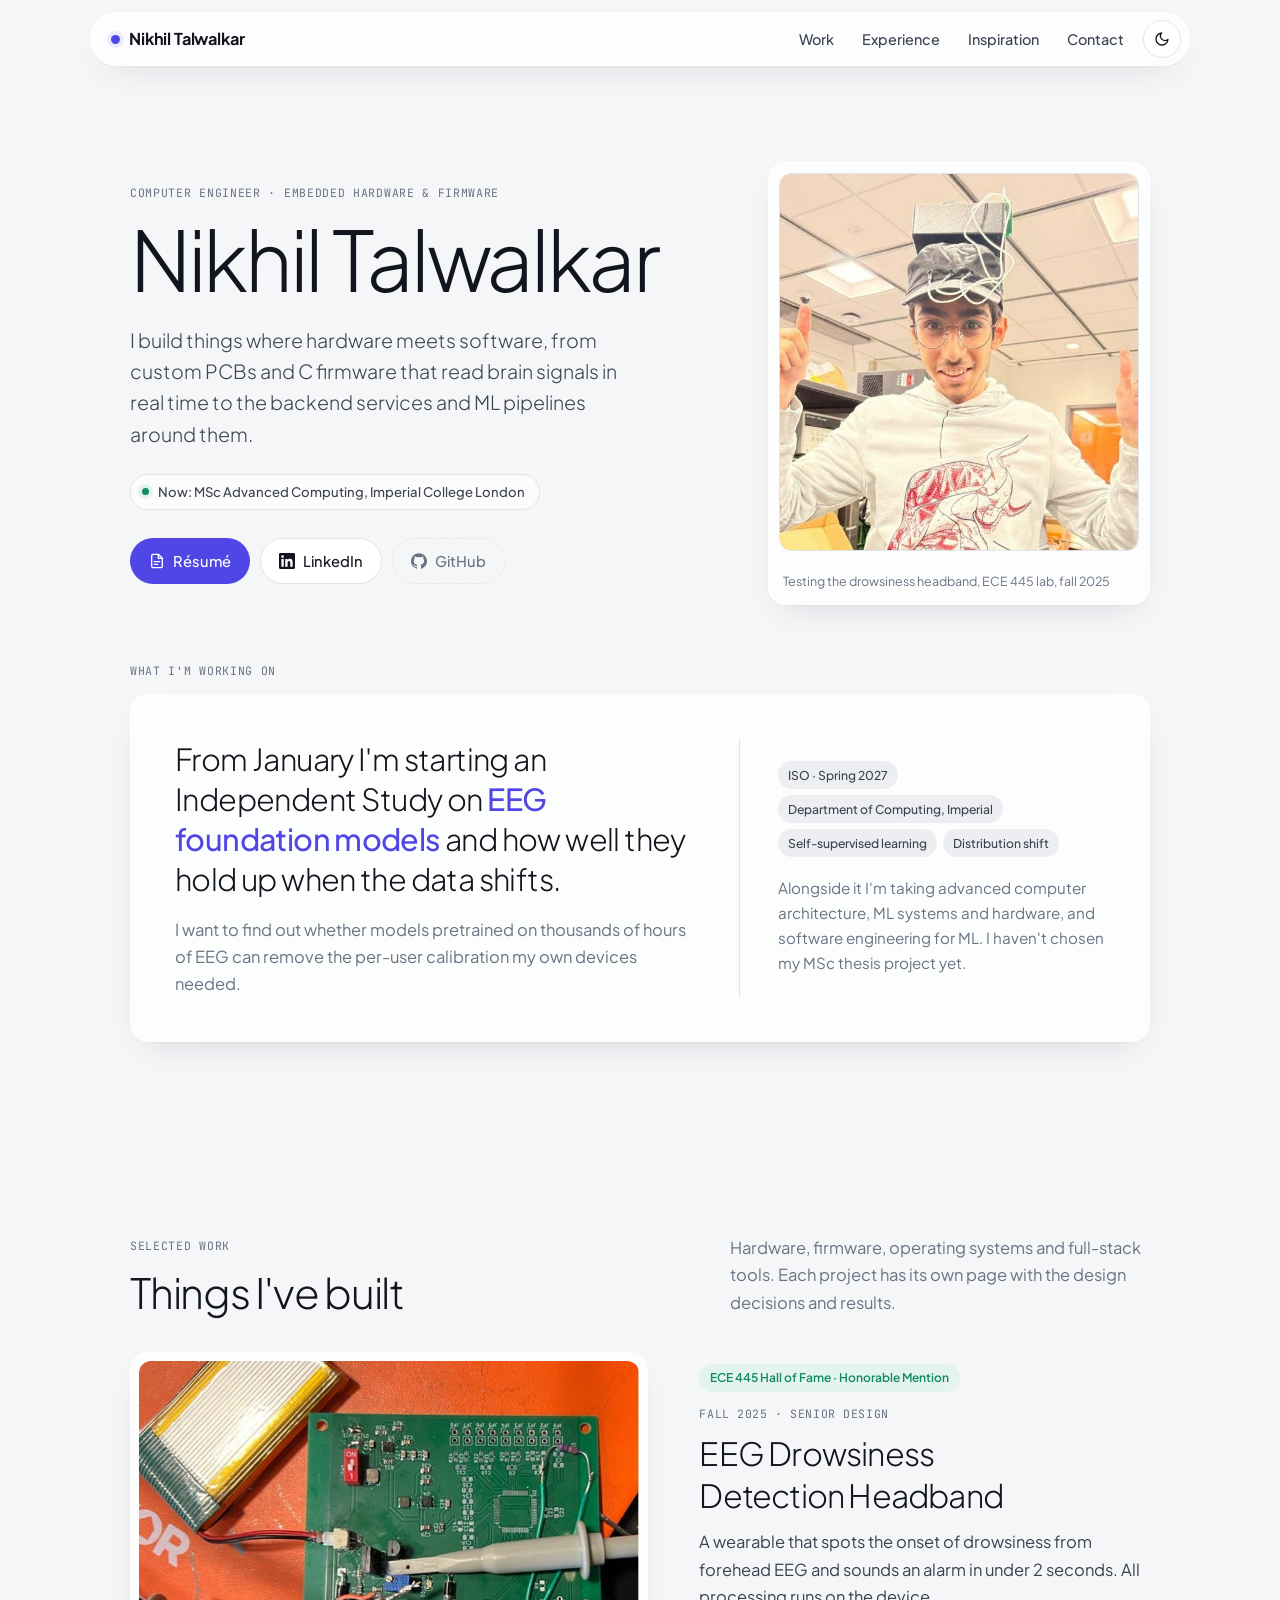
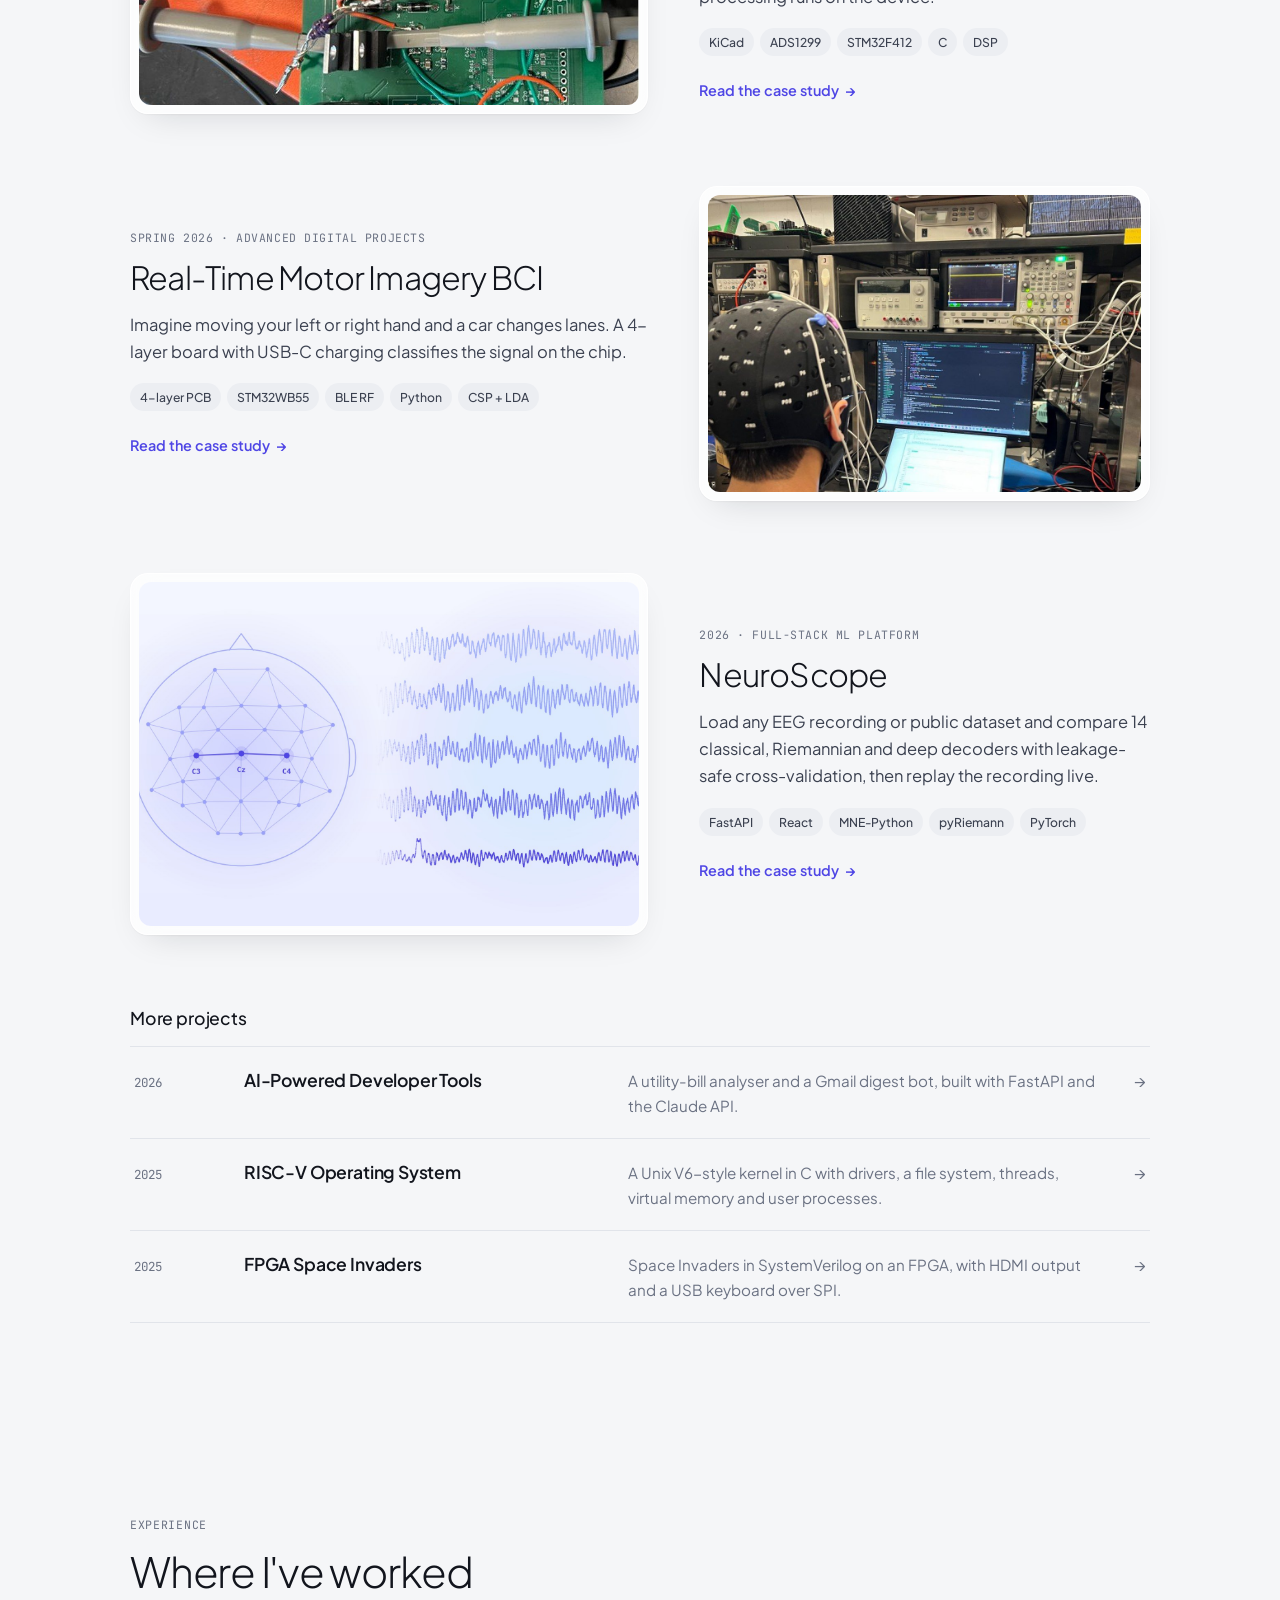
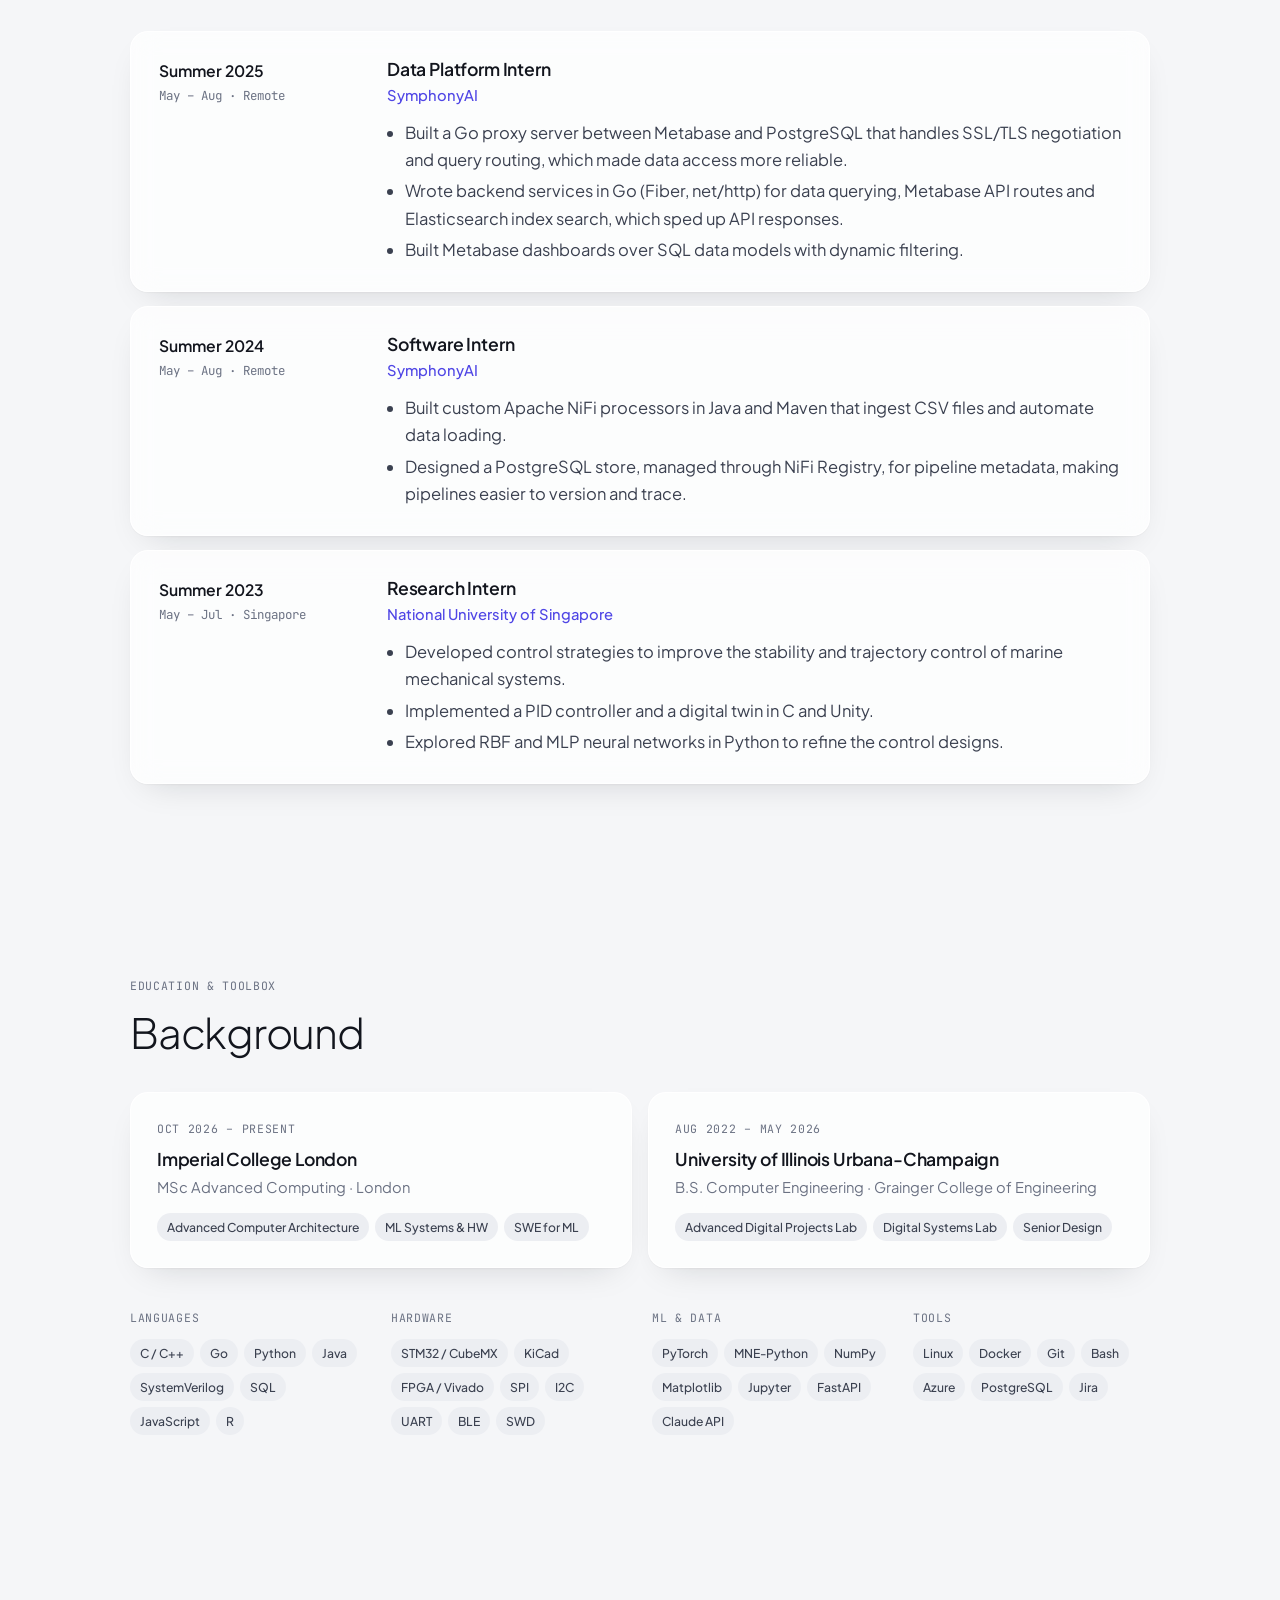
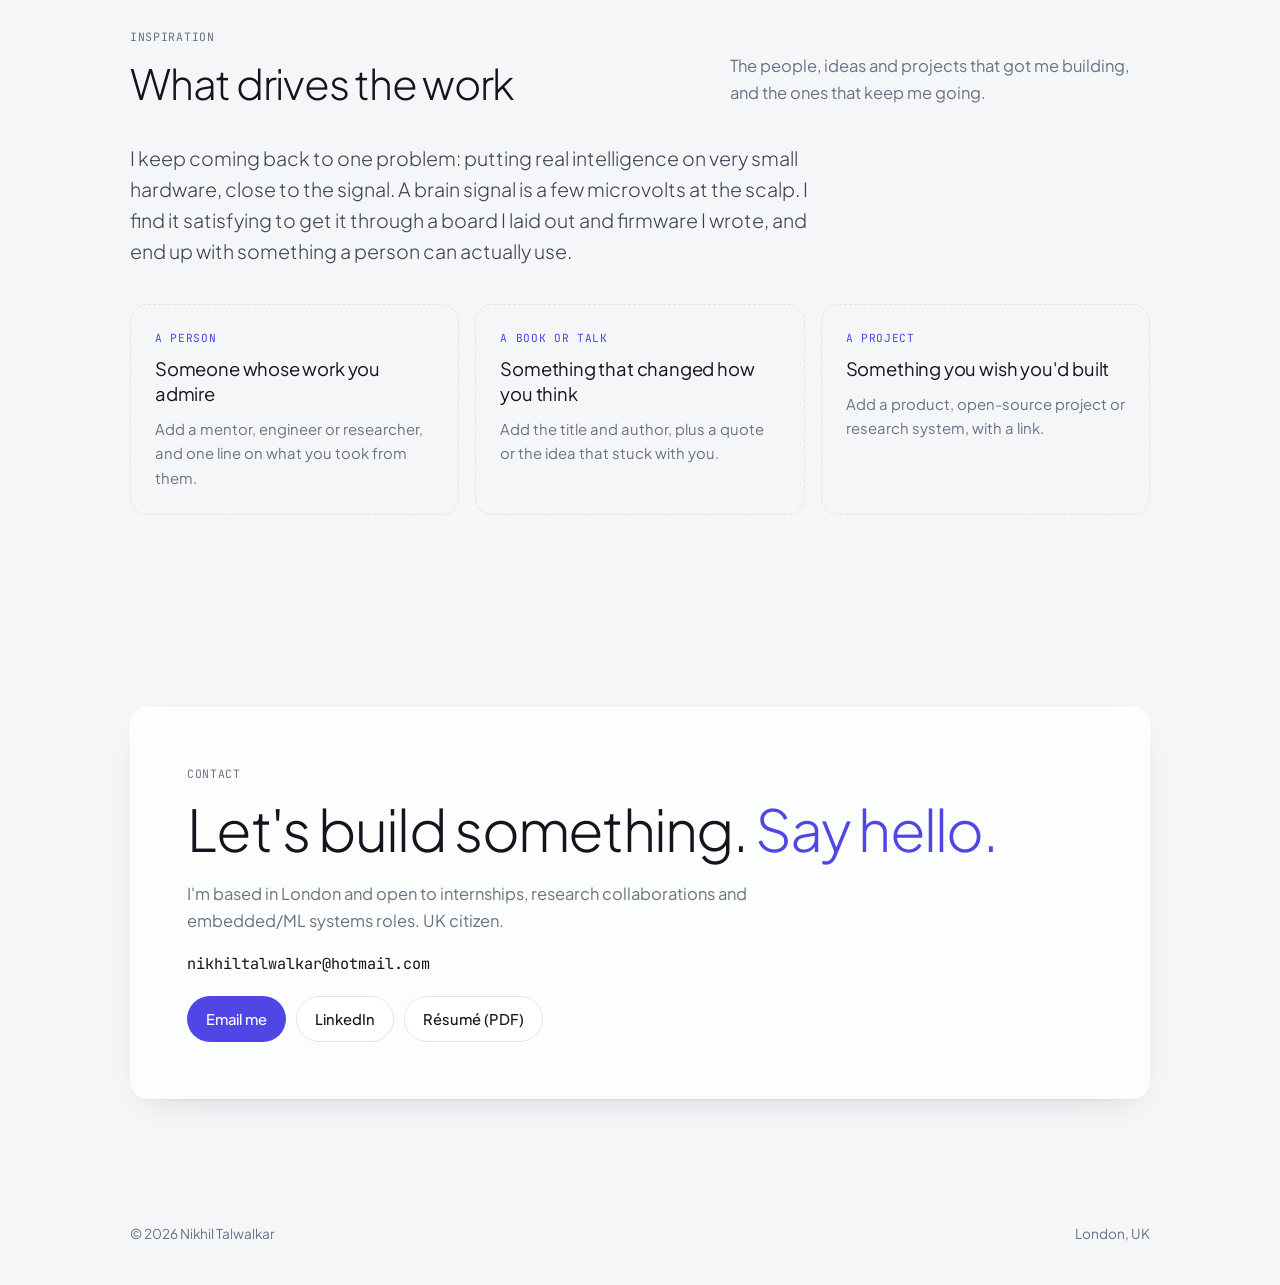
==== index.html @ 9f6f33d6 "Personal Website" ====
<!doctype html>
<html lang="en">
<head>
  <meta charset="utf-8">
  <meta name="viewport" content="width=device-width, initial-scale=1, viewport-fit=cover">
  <title>Nikhil Talwalkar</title>
  <meta name="description" content="Nikhil Talwalkar: computer engineer building EEG hardware, firmware and ML systems. MSc Advanced Computing at Imperial College London, B.S. Computer Engineering at UIUC.">
  <meta property="og:title" content="Nikhil Talwalkar">
  <meta property="og:description" content="Computer engineer building EEG hardware, firmware and ML systems.">
  <meta property="og:image" content="assets/img/bci-session.jpg">
  <link rel="icon" href="data:image/svg+xml,%3Csvg xmlns='http://www.w3.org/2000/svg' viewBox='0 0 32 32'%3E%3Crect width='32' height='32' rx='8' fill='%234f46e5'/%3E%3Ctext x='16' y='22' font-family='Arial' font-weight='700' font-size='14' fill='white' text-anchor='middle'%3ENT%3C/text%3E%3C/svg%3E">
  <link rel="preconnect" href="https://fonts.googleapis.com">
  <link rel="preconnect" href="https://fonts.gstatic.com" crossorigin>
  <link href="https://fonts.googleapis.com/css2?family=Plus+Jakarta+Sans:wght@300;400;500;600;700&family=JetBrains+Mono:wght@400&display=swap" rel="stylesheet">
  <link rel="stylesheet" href="assets/style.css">
  <script src="assets/site.js"></script>
</head>
<body>

<nav class="nav">
  <div class="wrap">
    <a class="brand" href="#top">Nikhil Talwalkar</a>
    <ul>
      <li><a href="#work">Work</a></li>
      <li class="hide-sm"><a href="#experience">Experience</a></li>
      <li class="hide-sm"><a href="#inspiration">Inspiration</a></li>
      <li><a href="#contact">Contact</a></li>
      <li><button class="theme-btn" type="button" aria-label="Toggle theme"></button></li>
    </ul>
  </div>
</nav>

<main id="top">

  <!-- ============ HERO ============ -->
  <section class="hero">
    <div class="wrap">
      <div class="hero-grid">
        <div>
          <span class="eyebrow">Computer engineer · Embedded hardware &amp; firmware</span>
          <h1>Nikhil Talwalkar</h1>
          <p class="lede">I build things where hardware meets software, from custom PCBs and C firmware that read brain signals in real time to the backend services and ML pipelines around them.</p>
          <div class="status" style="margin-bottom:28px"><i></i>Now: MSc Advanced Computing, Imperial College London</div>
          <div class="btns">
            <a class="btn primary" href="assets/Nikhil_Talwalkar_Resume.pdf" target="_blank" rel="noopener">
              <svg viewBox="0 0 24 24" fill="none" stroke="currentColor" stroke-width="2" stroke-linecap="round" stroke-linejoin="round"><path d="M14 2H6a2 2 0 0 0-2 2v16a2 2 0 0 0 2 2h12a2 2 0 0 0 2-2V8z"/><path d="M14 2v6h6M8 13h8M8 17h5"/></svg>
              Résumé
            </a>
            <a class="btn" href="https://www.linkedin.com/in/nikhil-talwalkar" target="_blank" rel="noopener">
              <svg viewBox="0 0 24 24" fill="currentColor"><path d="M20.45 20.45h-3.56v-5.57c0-1.33-.02-3.04-1.85-3.04-1.85 0-2.14 1.45-2.14 2.94v5.67H9.35V9h3.41v1.56h.05c.48-.9 1.64-1.85 3.37-1.85 3.6 0 4.27 2.37 4.27 5.46v6.28zM5.34 7.43a2.06 2.06 0 1 1 0-4.13 2.06 2.06 0 0 1 0 4.13zM7.12 20.45H3.56V9h3.56v11.45zM22.22 0H1.77C.79 0 0 .77 0 1.73v20.54C0 23.23.79 24 1.77 24h20.45c.98 0 1.78-.77 1.78-1.73V1.73C24 .77 23.2 0 22.22 0z"/></svg>
              LinkedIn
            </a>
            <!-- TODO: replace # with your GitHub profile URL, then remove the "todo" class -->
            <a class="btn todo" href="#">
              <svg viewBox="0 0 24 24" fill="currentColor"><path d="M12 .3a12 12 0 0 0-3.8 23.4c.6.1.8-.3.8-.6v-2c-3.3.7-4-1.6-4-1.6-.6-1.4-1.4-1.8-1.4-1.8-1-.7.1-.7.1-.7 1.2.1 1.8 1.2 1.8 1.2 1 1.8 2.8 1.3 3.5 1 0-.8.4-1.3.7-1.6-2.7-.3-5.5-1.3-5.5-6 0-1.2.5-2.3 1.3-3.1-.2-.4-.6-1.6 0-3.2 0 0 1-.3 3.4 1.2a11.5 11.5 0 0 1 6 0c2.3-1.5 3.3-1.2 3.3-1.2.6 1.6.2 2.8.1 3.2.8.8 1.3 1.9 1.3 3.2 0 4.6-2.8 5.6-5.5 5.9.5.4.9 1.1.9 2.2v3.3c0 .3.1.7.8.6A12 12 0 0 0 12 .3"/></svg>
              GitHub
            </a>
          </div>
        </div>
        <figure class="portrait glass">
          <img src="assets/img/nikhil-eeg-cap.jpg" alt="Nikhil in the lab wearing an EEG headband prototype, giving two thumbs up" width="700" height="620">
          <figcaption>Testing the drowsiness headband, ECE 445 lab, fall 2025</figcaption>
        </figure>
      </div>
    </div>
  </section>

  <!-- ============ NOW ============ -->
  <section id="now" style="padding-top:24px">
    <div class="wrap">
      <span class="eyebrow">What I'm working on</span>
      <div class="now-card glass reveal">
        <div>
          <p class="big">From January I'm starting an Independent Study on <b>EEG foundation models</b> and how well they hold up when the data shifts.</p>
          <p class="muted" style="margin:0">I want to find out whether models pretrained on thousands of hours of EEG can remove the per-user calibration my own devices needed.</p>
        </div>
        <div class="now-side">
          <ul class="chips"><li>ISO · Spring 2027</li><li>Department of Computing, Imperial</li><li>Self-supervised learning</li><li>Distribution shift</li></ul>
          <p class="muted">Alongside it I'm taking advanced computer architecture, ML systems and hardware, and software engineering for ML. I haven't chosen my MSc thesis project yet.</p>
        </div>
      </div>
    </div>
  </section>

  <!-- ============ WORK ============ -->
  <section id="work">
    <div class="wrap">
      <div class="sec-head">
        <div>
          <span class="eyebrow">Selected work</span>
          <h2>Things I've built</h2>
        </div>
        <p>Hardware, firmware, operating systems and full-stack tools. Each project has its own page with the design decisions and results.</p>
      </div>

      <div class="rows">
        <a class="row reveal" href="projects/eeg-drowsiness-headband.html">
          <div class="row-media glass"><img src="assets/img/headband-board-test.jpg" alt="Assembled headband PCB with Li-Po battery under oscilloscope probes" loading="lazy"></div>
          <div>
            <span class="badge">ECE 445 Hall of Fame · Honorable Mention</span>
            <div class="meta">Fall 2025 · Senior Design</div>
            <h3>EEG Drowsiness Detection Headband</h3>
            <p>A wearable that spots the onset of drowsiness from forehead EEG and sounds an alarm in under 2 seconds. All processing runs on the device.</p>
            <ul class="chips"><li>KiCad</li><li>ADS1299</li><li>STM32F412</li><li>C</li><li>DSP</li></ul>
            <span class="go">Read the case study</span>
          </div>
        </a>
        <a class="row reveal" href="projects/motor-imagery-bci.html">
          <div class="row-media glass"><img src="assets/img/bci-session.jpg" alt="A volunteer wearing an EEG electrode cap at a lab bench with a laptop showing live data" loading="lazy" style="object-position:center 30%"></div>
          <div>
            <div class="meta">Spring 2026 · Advanced Digital Projects</div>
            <h3>Real-Time Motor Imagery BCI</h3>
            <p>Imagine moving your left or right hand and a car changes lanes. A 4-layer board with USB-C charging classifies the signal on the chip.</p>
            <ul class="chips"><li>4-layer PCB</li><li>STM32WB55</li><li>BLE RF</li><li>Python</li><li>CSP + LDA</li></ul>
            <span class="go">Read the case study</span>
          </div>
        </a>
        <a class="row reveal" href="projects/eeg-aio.html">
          <div class="row-media glass"><img src="assets/img/nsc-thumb.jpg" alt="A 10-20 EEG electrode montage with C3, Cz and C4 highlighted, beside scrolling EEG traces" loading="lazy"></div>
          <div>
            <div class="meta">2026 · Full-stack ML platform</div>
            <h3>NeuroScope</h3>
            <p>Load any EEG recording or public dataset and compare 14 classical, Riemannian and deep decoders with leakage-safe cross-validation, then replay the recording live.</p>
            <ul class="chips"><li>FastAPI</li><li>React</li><li>MNE-Python</li><li>pyRiemann</li><li>PyTorch</li></ul>
            <span class="go">Read the case study</span>
          </div>
        </a>
      </div>

      <h3 style="margin:72px 0 16px;font-weight:500">More projects</h3>
      <ul class="list">
        <li class="reveal"><a class="item" href="projects/ai-dev-tools.html"><span class="yr">2026</span><h3>AI-Powered Developer Tools</h3><p class="desc">A utility-bill analyser and a Gmail digest bot, built with FastAPI and the Claude API.</p><span class="arr">→</span></a></li>
        <li class="reveal"><a class="item" href="projects/riscv-os.html"><span class="yr">2025</span><h3>RISC-V Operating System</h3><p class="desc">A Unix V6-style kernel in C with drivers, a file system, threads, virtual memory and user processes.</p><span class="arr">→</span></a></li>
        <li class="reveal"><a class="item" href="projects/fpga-space-invaders.html"><span class="yr">2025</span><h3>FPGA Space Invaders</h3><p class="desc">Space Invaders in SystemVerilog on an FPGA, with HDMI output and a USB keyboard over SPI.</p><span class="arr">→</span></a></li>
      </ul>
    </div>
  </section>

  <!-- ============ EXPERIENCE ============ -->
  <section id="experience">
    <div class="wrap">
      <div class="sec-head">
        <div>
          <span class="eyebrow">Experience</span>
          <h2>Where I've worked</h2>
        </div>
      </div>
      <div class="xp">
        <div class="xp-item glass reveal">
          <div class="when"><b>Summer 2025</b>May – Aug · Remote</div>
          <div>
            <h3>Data Platform Intern</h3>
            <div class="org">SymphonyAI</div>
            <ul>
              <li>Built a Go proxy server between Metabase and PostgreSQL that handles SSL/TLS negotiation and query routing, which made data access more reliable.</li>
              <li>Wrote backend services in Go (Fiber, net/http) for data querying, Metabase API routes and Elasticsearch index search, which sped up API responses.</li>
              <li>Built Metabase dashboards over SQL data models with dynamic filtering.</li>
            </ul>
          </div>
        </div>
        <div class="xp-item glass reveal">
          <div class="when"><b>Summer 2024</b>May – Aug · Remote</div>
          <div>
            <h3>Software Intern</h3>
            <div class="org">SymphonyAI</div>
            <ul>
              <li>Built custom Apache NiFi processors in Java and Maven that ingest CSV files and automate data loading.</li>
              <li>Designed a PostgreSQL store, managed through NiFi Registry, for pipeline metadata, making pipelines easier to version and trace.</li>
            </ul>
          </div>
        </div>
        <div class="xp-item glass reveal">
          <div class="when"><b>Summer 2023</b>May – Jul · Singapore</div>
          <div>
            <h3>Research Intern</h3>
            <div class="org">National University of Singapore</div>
            <ul>
              <li>Developed control strategies to improve the stability and trajectory control of marine mechanical systems.</li>
              <li>Implemented a PID controller and a digital twin in C and Unity.</li>
              <li>Explored RBF and MLP neural networks in Python to refine the control designs.</li>
            </ul>
          </div>
        </div>
      </div>
    </div>
  </section>

  <!-- ============ EDUCATION + SKILLS ============ -->
  <section id="education">
    <div class="wrap">
      <div class="sec-head">
        <div>
          <span class="eyebrow">Education &amp; toolbox</span>
          <h2>Background</h2>
        </div>
      </div>
      <div class="two reveal">
        <div class="panel">
          <span class="eyebrow" style="margin-bottom:10px">Oct 2026 – present</span>
          <h3>Imperial College London</h3>
          <div class="sub">MSc Advanced Computing · London</div>
          <ul class="chips"><li>Advanced Computer Architecture</li><li>ML Systems &amp; HW</li><li>SWE for ML</li></ul>
        </div>
        <div class="panel">
          <span class="eyebrow" style="margin-bottom:10px">Aug 2022 – May 2026</span>
          <h3>University of Illinois Urbana-Champaign</h3>
          <div class="sub">B.S. Computer Engineering · Grainger College of Engineering</div>
          <ul class="chips"><li>Advanced Digital Projects Lab</li><li>Digital Systems Lab</li><li>Senior Design</li></ul>
        </div>
      </div>

      <div class="skills reveal">
        <div>
          <h4>Languages</h4>
          <ul class="chips"><li>C / C++</li><li>Go</li><li>Python</li><li>Java</li><li>SystemVerilog</li><li>SQL</li><li>JavaScript</li><li>R</li></ul>
        </div>
        <div>
          <h4>Hardware</h4>
          <ul class="chips"><li>STM32 / CubeMX</li><li>KiCad</li><li>FPGA / Vivado</li><li>SPI</li><li>I2C</li><li>UART</li><li>BLE</li><li>SWD</li></ul>
        </div>
        <div>
          <h4>ML &amp; data</h4>
          <ul class="chips"><li>PyTorch</li><li>MNE-Python</li><li>NumPy</li><li>Matplotlib</li><li>Jupyter</li><li>FastAPI</li><li>Claude API</li></ul>
        </div>
        <div>
          <h4>Tools</h4>
          <ul class="chips"><li>Linux</li><li>Docker</li><li>Git</li><li>Bash</li><li>Azure</li><li>PostgreSQL</li><li>Jira</li></ul>
        </div>
      </div>
    </div>
  </section>

  <!-- ============ INSPIRATION ============
       Fill these cards in with people, books, talks, or projects that shaped you.
       Delete the "todo" class from a card once it's filled in.
  -->
  <section id="inspiration">
    <div class="wrap">
      <div class="sec-head">
        <div>
          <span class="eyebrow">Inspiration</span>
          <h2>What drives the work</h2>
        </div>
        <p>The people, ideas and projects that got me building, and the ones that keep me going.</p>
      </div>

      <div class="read reveal" style="margin-bottom:36px">
        <p class="lede">I keep coming back to one problem: putting real intelligence on very small hardware, close to the signal. A brain signal is a few microvolts at the scalp. I find it satisfying to get it through a board I laid out and firmware I wrote, and end up with something a person can actually use.</p>
      </div>

      <div class="insp">
        <div class="item todo reveal">
          <div class="kind">A person</div>
          <blockquote>Someone whose work you admire</blockquote>
          <p>Add a mentor, engineer or researcher, and one line on what you took from them.</p>
        </div>
        <div class="item todo reveal">
          <div class="kind">A book or talk</div>
          <blockquote>Something that changed how you think</blockquote>
          <p>Add the title and author, plus a quote or the idea that stuck with you.</p>
        </div>
        <div class="item todo reveal">
          <div class="kind">A project</div>
          <blockquote>Something you wish you'd built</blockquote>
          <p>Add a product, open-source project or research system, with a link.</p>
        </div>
      </div>
    </div>
  </section>

  <!-- ============ CONTACT ============ -->
  <section id="contact">
    <div class="wrap">
      <div class="contact-card glass">
        <span class="eyebrow">Contact</span>
        <h2>Let's build something. <a href="mailto:nikhiltalwalkar@hotmail.com">Say hello.</a></h2>
        <p class="muted" style="max-width:52ch">I'm based in London and open to internships, research collaborations and embedded/ML systems roles. UK citizen.</p>
        <p class="mail">nikhiltalwalkar@hotmail.com</p>
        <div class="btns" style="margin-top:20px">
          <a class="btn primary" href="mailto:nikhiltalwalkar@hotmail.com">Email me</a>
          <a class="btn" href="https://www.linkedin.com/in/nikhil-talwalkar" target="_blank" rel="noopener">LinkedIn</a>
          <a class="btn" href="assets/Nikhil_Talwalkar_Resume.pdf" target="_blank" rel="noopener">Résumé (PDF)</a>
        </div>
      </div>
    </div>
  </section>
</main>

<footer>
  <div class="wrap">
    <span>© <span id="year">2026</span> Nikhil Talwalkar</span>
    <span>London, UK</span>
  </div>
</footer>

</body>
</html>
---- assets/style.css ----
/* ==========================================================
   Nikhil Talwalkar — personal site, v2
   Layout: airy single column, floating glass pill nav, wide alternating
   project rows, quiet list for smaller work. Shares NeuroScope's type
   (Plus Jakarta Sans, light weights) and glass surfaces on a plain ground.
   ========================================================== */

:root {
  --bg: #f5f6f8;            /* plain cool grey-white */
  --surface: #ffffff;
  --glass: rgba(255, 255, 255, 0.72);
  --glass-edge: rgba(255, 255, 255, 0.9);
  --surface-2: #eceef2;
  --ink: #12151d;
  --ink-2: #3b4150;
  --muted: #6b7283;
  --line: #e1e4ea;
  --accent: #4f46e5;        /* NeuroScope indigo, used sparingly */
  --accent-soft: #eceafd;
  --green: #148a5f;
  --green-soft: #e3f4ec;
  --trace: #9aa1b2;
  --shadow: 0 1px 2px rgba(18, 21, 29, 0.04), 0 14px 34px -18px rgba(18, 21, 29, 0.18);

  --sans: "Plus Jakarta Sans", Inter, system-ui, -apple-system, "Segoe UI", sans-serif;
  --mono: "JetBrains Mono", ui-monospace, "SF Mono", Menlo, monospace;
  --serif: var(--sans);

  --max: 1100px;
  --read: 680px;
  --radius: 18px;
  --gutter: clamp(16px, 4vw, 40px);
}

@media (prefers-color-scheme: dark) {
  :root:not([data-theme="light"]) {
    --bg: #0e1015;
    --surface: #161921;
    --glass: rgba(24, 27, 36, 0.72);
    --glass-edge: rgba(255, 255, 255, 0.06);
    --surface-2: #1d212b;
    --ink: #eceef3;
    --ink-2: #c3c8d4;
    --muted: #8d94a5;
    --line: #262a35;
    --accent: #8f95ff;
    --accent-soft: #232546;
    --green: #4cc493;
    --green-soft: #15291f;
    --trace: #4c5263;
    --shadow: 0 1px 2px rgba(0, 0, 0, 0.3), 0 14px 34px -18px rgba(0, 0, 0, 0.6);
    color-scheme: dark;
  }
}
:root[data-theme="dark"] {
  --bg: #0e1015;
  --surface: #161921;
  --glass: rgba(24, 27, 36, 0.72);
  --glass-edge: rgba(255, 255, 255, 0.06);
  --surface-2: #1d212b;
  --ink: #eceef3;
  --ink-2: #c3c8d4;
  --muted: #8d94a5;
  --line: #262a35;
  --accent: #8f95ff;
  --accent-soft: #232546;
  --green: #4cc493;
  --green-soft: #15291f;
  --trace: #4c5263;
  --shadow: 0 1px 2px rgba(0, 0, 0, 0.3), 0 14px 34px -18px rgba(0, 0, 0, 0.6);
  color-scheme: dark;
}

*, *::before, *::after { box-sizing: border-box; }
html { -webkit-text-size-adjust: 100%; scroll-behavior: smooth; scroll-padding-top: 90px; }
body::before { content: ""; position: fixed; inset: 0 0 auto; height: env(safe-area-inset-top, 0px); z-index: 60; background: var(--bg); }
body {
  margin: 0;
  background: var(--bg);
  color: var(--ink-2);
  font-family: var(--sans);
  font-size: 16.5px;
  font-weight: 400;
  line-height: 1.65;
  -webkit-font-smoothing: antialiased;
  overflow-x: hidden;
}
img { max-width: 100%; height: auto; display: block; }
a { color: inherit; text-decoration-color: color-mix(in srgb, var(--accent) 45%, transparent); text-underline-offset: 3px; }
a:hover { color: var(--accent); }
::selection { background: var(--accent-soft); }
code { font-family: var(--mono); font-size: 0.86em; }

.wrap {
  max-width: var(--max); margin: 0 auto;
  padding-left: max(var(--gutter), env(safe-area-inset-left, 0px));
  padding-right: max(var(--gutter), env(safe-area-inset-right, 0px));
}
.read { max-width: var(--read); }

/* ---------- type ---------- */
h1, h2, h3 { color: var(--ink); text-wrap: balance; margin: 0; }
h1 { font-size: clamp(2.8rem, 7.5vw, 5.2rem); font-weight: 300; line-height: 1.02; letter-spacing: -0.04em; }
h2 { font-size: clamp(1.8rem, 3.8vw, 2.6rem); font-weight: 300; line-height: 1.12; letter-spacing: -0.03em; }
h3 { font-size: 1.1rem; font-weight: 600; line-height: 1.3; letter-spacing: -0.01em; }
p { margin: 0 0 1em; }
b, strong { font-weight: 600; color: var(--ink); }
.lede { font-size: clamp(1.08rem, 1.8vw, 1.22rem); font-weight: 300; color: var(--ink-2); line-height: 1.6; }
.muted { color: var(--muted); }
.eyebrow {
  font-family: var(--mono); font-size: 0.72rem; letter-spacing: 0.06em; text-transform: uppercase;
  color: var(--muted); margin-bottom: 14px; display: block;
}
em.serif { font-style: normal; color: var(--accent); }

/* ---------- floating pill nav ---------- */
.nav {
  position: sticky; top: calc(env(safe-area-inset-top, 0px) + 12px); z-index: 50;
  padding: 0 max(16px, env(safe-area-inset-left, 0px)) 0 max(16px, env(safe-area-inset-right, 0px));
  margin-top: 12px;
}
.nav > .wrap {
  display: flex; align-items: center; justify-content: space-between; gap: 12px;
  width: min(var(--max), 100%); height: 54px;
  padding: 0 8px 0 20px;
  background: var(--glass); border: 1px solid var(--glass-edge); border-radius: 999px;
  backdrop-filter: blur(16px) saturate(1.4); -webkit-backdrop-filter: blur(16px) saturate(1.4);
  box-shadow: var(--shadow);
}
.brand { font-weight: 700; font-size: 1.02rem; color: var(--ink); text-decoration: none; letter-spacing: -0.01em; white-space: nowrap; display: inline-flex; align-items: center; gap: 9px; }
.brand span { display: none; }
.brand::before { content: ""; width: 9px; height: 9px; border-radius: 50%; background: var(--accent); box-shadow: 0 0 0 4px var(--accent-soft); }
.nav ul { list-style: none; display: flex; gap: 2px; margin: 0; padding: 0; align-items: center; }
.nav ul a { text-decoration: none; font-size: 0.9rem; font-weight: 500; color: var(--ink-2); padding: 7px 13px; border-radius: 999px; }
.nav ul a:hover { background: var(--accent-soft); color: var(--accent); }
.theme-btn {
  border: 1px solid var(--line); background: var(--surface); color: var(--ink);
  width: 38px; height: 38px; border-radius: 50%; cursor: pointer; display: grid; place-items: center; margin-left: 4px; flex: none;
}
.theme-btn svg { width: 16px; height: 16px; }
@media (max-width: 720px) { .nav ul li.hide-sm { display: none; } .nav ul a { padding: 7px 9px; } }

:focus-visible { outline: 2px solid var(--accent); outline-offset: 3px; border-radius: 6px; }

/* ---------- buttons / chips ---------- */
.btns { display: flex; flex-wrap: wrap; gap: 10px; }
.btn {
  display: inline-flex; align-items: center; gap: 8px; text-decoration: none;
  font-size: 0.92rem; font-weight: 500; padding: 10px 18px; border-radius: 999px;
  border: 1px solid var(--line); background: var(--surface); color: var(--ink);
  transition: transform .15s, box-shadow .15s, border-color .15s;
}
.btn:hover { color: var(--ink); transform: translateY(-1px); box-shadow: var(--shadow); }
.btn.primary { background: var(--accent); color: #fff; border-color: transparent; }
.btn.primary:hover { color: #fff; }
.btn svg { width: 16px; height: 16px; }
.btn.todo { border-style: dashed; color: var(--muted); background: transparent; }

.chips { display: flex; flex-wrap: wrap; gap: 6px; list-style: none; padding: 0; margin: 0; }
.chips li {
  font-size: 0.76rem; font-weight: 500; padding: 4px 10px; border-radius: 999px;
  background: var(--surface-2); color: var(--ink-2); white-space: nowrap;
}

.status {
  display: inline-flex; align-items: center; gap: 9px; font-size: 0.82rem; font-weight: 500;
  padding: 6px 14px 6px 11px; border-radius: 999px; background: var(--glass); border: 1px solid var(--line); color: var(--ink-2);
}
.status i { width: 7px; height: 7px; border-radius: 50%; background: var(--green); box-shadow: 0 0 0 4px var(--green-soft); }

/* ---------- sections ---------- */
section { padding-top: clamp(56px, 8vw, 96px); padding-bottom: clamp(56px, 8vw, 96px); }
.sec-head { display: flex; justify-content: space-between; align-items: end; gap: 24px; margin-bottom: 36px; flex-wrap: wrap; }
.sec-head p { max-width: 420px; margin: 0; color: var(--muted); }

.glass {
  background: var(--glass); border: 1px solid var(--glass-edge); border-radius: var(--radius);
  backdrop-filter: blur(14px); -webkit-backdrop-filter: blur(14px); box-shadow: var(--shadow);
}

/* ---------- hero ---------- */
.hero { padding-top: clamp(48px, 8vw, 96px); padding-bottom: 32px; }
.hero-grid { display: grid; grid-template-columns: minmax(0, 1.5fr) minmax(0, 1fr); gap: clamp(28px, 5vw, 64px); align-items: center; }
.hero h1 b { font-weight: 600; color: var(--ink); }
.hero .lede { margin: 24px 0 24px; max-width: 36ch; }
.portrait { margin: 0; padding: 10px; }
.portrait img { border-radius: 12px; aspect-ratio: 1 / 1.05; object-fit: cover; width: 100%; }
.portrait figcaption { font-size: 0.78rem; color: var(--muted); padding: 10px 4px 2px; }
@media (max-width: 820px) { .hero-grid { grid-template-columns: 1fr; } .portrait { max-width: 400px; } }


/* ---------- now ---------- */
.now-card { display: grid; grid-template-columns: minmax(0, 1.4fr) minmax(0, 1fr); gap: clamp(24px, 4vw, 56px); padding: clamp(24px, 4vw, 44px); }
.now-card .big { font-size: clamp(1.4rem, 2.6vw, 1.9rem); font-weight: 300; line-height: 1.32; letter-spacing: -0.02em; color: var(--ink); margin: 0 0 16px; }
.now-card .big b { font-weight: 500; color: var(--accent); }
.now-side { border-left: 1px solid var(--line); padding-left: clamp(20px, 3vw, 40px); display: flex; flex-direction: column; gap: 18px; justify-content: center; }
.now-side p { margin: 0; font-size: 0.95rem; }
@media (max-width: 760px) { .now-card { grid-template-columns: 1fr; } .now-side { border-left: 0; padding-left: 0; border-top: 1px solid var(--line); padding-top: 20px; } }

/* ---------- project rows ---------- */
.rows { display: grid; gap: clamp(40px, 6vw, 72px); }
.row { display: grid; grid-template-columns: minmax(0, 1.15fr) minmax(0, 1fr); gap: clamp(24px, 4vw, 56px); align-items: center; text-decoration: none; color: inherit; }
.row:nth-child(even) .row-media { order: 2; }
.row-media { padding: 8px; overflow: hidden; }
.row-media img { border-radius: 12px; width: 100%; aspect-ratio: 16 / 11; object-fit: cover; transition: transform .5s ease; }
.row:hover .row-media img { transform: scale(1.02); }
.row:hover { color: inherit; }
.row .meta { font-family: var(--mono); font-size: 0.72rem; color: var(--muted); text-transform: uppercase; letter-spacing: .05em; margin-bottom: 10px; }
.row h3 { font-size: clamp(1.5rem, 2.6vw, 2rem); font-weight: 300; letter-spacing: -0.025em; margin-bottom: 12px; }
.row p { color: var(--ink-2); }
.row .chips { margin: 18px 0 20px; }
.row .go { font-size: 0.9rem; font-weight: 600; color: var(--accent); display: inline-flex; gap: 6px; align-items: center; }
.row .go::after { content: "→"; transition: transform .2s; }
.row:hover .go::after { transform: translateX(4px); }
.badge { display: inline-block; font-size: 0.75rem; font-weight: 600; padding: 4px 11px; border-radius: 999px; background: var(--green-soft); color: var(--green); margin-bottom: 12px; }
@media (max-width: 760px) { .row { grid-template-columns: 1fr; } .row:nth-child(even) .row-media { order: 0; } }

/* compact list (smaller projects, experience) */
.list { list-style: none; margin: 0; padding: 0; border-top: 1px solid var(--line); }
.list > li { border-bottom: 1px solid var(--line); }
.list a.item, .list .item { display: grid; grid-template-columns: 90px minmax(0, 1fr) minmax(0, 1.3fr) 24px; gap: 20px; align-items: baseline; padding: 20px 4px; text-decoration: none; color: inherit; }
.list a.item:hover { color: inherit; background: var(--glass); }
.list a.item:hover h3 { color: var(--accent); }
.list .yr { font-family: var(--mono); font-size: 0.78rem; color: var(--muted); }
.list .desc { color: var(--muted); font-size: 0.95rem; margin: 0; }
.list .arr { color: var(--muted); text-align: right; }
@media (max-width: 760px) {
  .list a.item, .list .item { grid-template-columns: 1fr; gap: 4px; }
  .list .arr { display: none; }
}

/* experience */
.xp { display: grid; gap: 14px; }
.xp-item { display: grid; grid-template-columns: 200px minmax(0, 1fr); gap: 28px; padding: 26px 28px; }
.xp-item .when { font-family: var(--mono); font-size: 0.78rem; color: var(--muted); }
.xp-item .when b { display: block; font-family: var(--sans); font-size: 0.98rem; color: var(--ink); font-weight: 600; margin-bottom: 2px; }
.xp-item .org { color: var(--accent); font-size: 0.92rem; font-weight: 500; margin: 2px 0 10px; }
.xp-item ul { margin: 0; padding-left: 18px; }
.xp-item ul li { padding: 2px 0; }
@media (max-width: 720px) { .xp-item { grid-template-columns: 1fr; gap: 6px; padding: 22px; } }

/* ---------- education + skills ---------- */
.two { display: grid; grid-template-columns: 1fr 1fr; gap: 16px; }
.panel { background: var(--glass); border: 1px solid var(--glass-edge); border-radius: var(--radius); padding: 26px; box-shadow: var(--shadow); }
.panel h3 { margin-bottom: 4px; }
.panel .sub { color: var(--muted); font-size: 0.92rem; margin-bottom: 14px; }
.skills { display: grid; grid-template-columns: repeat(4, 1fr); gap: 24px; margin-top: 40px; }
.skills h4 { font-family: var(--mono); font-size: 0.72rem; text-transform: uppercase; letter-spacing: .06em; color: var(--muted); font-weight: 400; margin: 0 0 12px; }
@media (max-width: 900px) { .skills { grid-template-columns: 1fr 1fr; } }
@media (max-width: 720px) { .two { grid-template-columns: 1fr; } }
@media (max-width: 460px) { .skills { grid-template-columns: 1fr; } }

/* ---------- inspiration ---------- */
.insp { display: grid; grid-template-columns: repeat(3, 1fr); gap: 16px; }
.insp .item { border-radius: var(--radius); padding: 24px; background: var(--glass); border: 1px solid var(--glass-edge); box-shadow: var(--shadow); }
.insp .item.todo { border: 1px dashed var(--line); background: transparent; box-shadow: none; }
.insp .kind { font-family: var(--mono); font-size: 0.7rem; text-transform: uppercase; letter-spacing: .06em; color: var(--accent); margin-bottom: 10px; }
.insp blockquote { font-size: 1.15rem; font-weight: 400; line-height: 1.35; color: var(--ink); margin: 0 0 10px; letter-spacing: -0.01em; }
.insp p { color: var(--muted); font-size: 0.93rem; margin: 0; }
@media (max-width: 900px) { .insp { grid-template-columns: 1fr; } }

/* ---------- contact / footer ---------- */
.contact-card { padding: clamp(28px, 5vw, 56px); }
.contact-card h2 { font-size: clamp(2.2rem, 5.5vw, 3.6rem); margin-bottom: 18px; }
.contact-card h2 a { text-decoration: none; color: var(--accent); }
.mail { font-family: var(--mono); font-size: 0.95rem; color: var(--ink); user-select: all; }
footer { padding: 28px 0 40px; color: var(--muted); font-size: 0.85rem; }
footer .wrap { display: flex; justify-content: space-between; gap: 16px; flex-wrap: wrap; }

/* ==========================================================
   Project pages (same markup as v1, restyled)
   ========================================================== */
.p-head { padding-top: clamp(40px, 7vw, 80px); padding-bottom: 36px; }
.p-head .back { font-size: 0.88rem; font-weight: 500; text-decoration: none; color: var(--muted); display: inline-flex; gap: 6px; margin-bottom: 28px; padding: 6px 14px 6px 10px; border-radius: 999px; background: var(--glass); border: 1px solid var(--line); }
.p-head .back:hover { color: var(--accent); }
.p-head h1 { font-size: clamp(2.4rem, 6vw, 4.2rem); max-width: 18ch; }
.p-head .lede { margin: 22px 0 0; max-width: 58ch; }
.facts {
  display: grid; grid-template-columns: repeat(4, 1fr); gap: 0; margin: 40px 0 0;
  background: var(--glass); border: 1px solid var(--glass-edge); border-radius: var(--radius); box-shadow: var(--shadow); overflow: hidden;
}
.facts div { padding: 18px 20px; }
.facts div + div { border-left: 1px solid var(--line); }
.facts dt { font-family: var(--mono); font-size: 0.68rem; text-transform: uppercase; letter-spacing: .06em; color: var(--muted); margin-bottom: 6px; }
.facts dd { margin: 0; font-size: 0.95rem; color: var(--ink); font-weight: 500; }
@media (max-width: 720px) {
  .facts { grid-template-columns: 1fr 1fr; }
  .facts div:nth-child(3) { border-left: 0; }
  .facts div:nth-child(n+3) { border-top: 1px solid var(--line); }
}

.p-hero img { border-radius: var(--radius); width: 100%; max-height: 640px; object-fit: cover; }
.p-body { padding-top: 40px; padding-bottom: 24px; }
.p-body section { padding-top: 48px; padding-bottom: 48px; }
.p-body section + section { border-top: 1px solid var(--line); }
.p-body h2 { margin-bottom: 18px; }
.p-body .cols { display: grid; grid-template-columns: minmax(0, 1fr) minmax(0, 1fr); gap: 40px; align-items: start; }
@media (max-width: 820px) { .p-body .cols { grid-template-columns: 1fr; } }

figure { margin: 0; }
figure img { border-radius: 12px; border: 1px solid var(--line); background: #fff; }
figcaption { font-size: 0.84rem; color: var(--muted); margin-top: 10px; }
.gallery { display: grid; gap: 16px; grid-template-columns: repeat(var(--n, 3), minmax(0, 1fr)); margin-top: 24px; }
@media (max-width: 720px) { .gallery { grid-template-columns: 1fr; } }

/* block diagram */
.flow { margin: 28px 0; display: grid; gap: 14px; }
.flow .lane { display: flex; align-items: stretch; flex-wrap: wrap; row-gap: 10px; }
.flow .lane-label { font-family: var(--mono); font-size: 0.66rem; letter-spacing: .08em; text-transform: uppercase; color: var(--muted); width: 100%; margin-bottom: 2px; }
.flow .node {
  flex: 1 1 120px; background: var(--glass); border: 1px solid var(--line); border-radius: 12px;
  padding: 12px 14px; position: relative; margin-right: 22px;
}
.flow .node:last-child { margin-right: 0; }
.flow .node:not(:last-child)::after { content: "→"; position: absolute; right: -18px; top: 50%; transform: translateY(-50%); color: var(--muted); font-size: 0.9rem; }
.flow .node b { display: block; font-size: 0.9rem; }
.flow .node span { font-size: 0.76rem; color: var(--muted); font-family: var(--mono); }
.flow .node.hi { border-color: var(--accent); background: var(--accent-soft); }
.flow .node.hi span { color: var(--accent); }
.flow .node.power { border-color: color-mix(in srgb, var(--green) 40%, var(--line)); }
@media (max-width: 720px) {
  .flow .lane { flex-direction: column; }
  .flow .node { flex: none; margin-right: 0; margin-bottom: 18px; }
  .flow .node:not(:last-child)::after { content: "↓"; right: auto; left: 50%; top: auto; bottom: -19px; transform: translateX(-50%); }
  .flow .node:last-child { margin-bottom: 0; }
}

.formula {
  font-family: var(--mono); font-size: 0.88rem; background: var(--glass); border: 1px solid var(--line);
  border-radius: 12px; padding: 14px 16px; margin: 0 0 12px; overflow-x: auto; color: var(--ink);
}
.options { display: grid; grid-template-columns: repeat(3, minmax(0, 1fr)); gap: 14px; margin: 24px 0; }
.options > div { border: 1px solid var(--glass-edge); border-radius: 14px; padding: 20px; background: var(--glass); box-shadow: var(--shadow); }
.options > div.pick { border-color: color-mix(in srgb, var(--green) 45%, transparent); background: var(--green-soft); }
.options h3 { font-size: 1rem; margin-bottom: 6px; }
.options p { font-size: 0.9rem; color: var(--ink-2); margin: 0; }
.options .tag { font-family: var(--mono); font-size: 0.66rem; text-transform: uppercase; letter-spacing: .06em; color: var(--muted); margin-bottom: 8px; display: block; }
.options .pick .tag { color: var(--green); }
@media (max-width: 720px) { .options { grid-template-columns: 1fr !important; } }

.metrics { display: grid; grid-template-columns: repeat(5, minmax(0, 1fr)); border-radius: var(--radius); overflow: hidden; background: var(--glass); border: 1px solid var(--glass-edge); box-shadow: var(--shadow); margin: 24px 0; }
.metrics div { padding: 20px; border-right: 1px solid var(--line); }
.metrics div:last-child { border-right: 0; }
.metrics .v { font-size: 1.9rem; font-weight: 300; letter-spacing: -0.03em; line-height: 1; color: var(--ink); font-variant-numeric: tabular-nums; }
.metrics .k { font-size: 0.8rem; color: var(--muted); margin-top: 8px; }
@media (max-width: 820px) { .metrics { grid-template-columns: 1fr 1fr !important; } .metrics div { border-bottom: 1px solid var(--line); } }

table.data { width: 100%; border-collapse: collapse; font-size: 0.92rem; }
table.data th { text-align: left; font-family: var(--mono); font-size: 0.68rem; text-transform: uppercase; letter-spacing: .06em; color: var(--muted); font-weight: 400; padding: 10px 12px 10px 0; border-bottom: 1px solid var(--line); }
table.data td { padding: 12px 12px 12px 0; border-bottom: 1px solid var(--line); vertical-align: top; }
table.data td:nth-child(2) { font-weight: 600; color: var(--ink); white-space: nowrap; font-variant-numeric: tabular-nums; }
.table-scroll { overflow-x: auto; }

.callout { background: var(--glass); border: 1px solid var(--glass-edge); box-shadow: var(--shadow); border-radius: var(--radius); padding: 24px 26px; }
.callout h3 { margin-bottom: 8px; }
.callout p:last-child { margin: 0; }

ul.ticks { list-style: none; padding: 0; margin: 0 0 1em; }
ul.ticks li { padding-left: 20px; position: relative; margin: 6px 0; }
ul.ticks li::before { content: ""; position: absolute; left: 2px; top: 0.68em; width: 7px; height: 7px; border-radius: 50%; background: var(--accent); }

.todo-note { border: 1px dashed var(--line); border-radius: 12px; padding: 14px 16px; color: var(--muted); font-size: 0.9rem; }

.pager { display: grid; grid-template-columns: 1fr 1fr; gap: 16px; padding: 40px 0 72px; }
.pager a { border-radius: var(--radius); padding: 20px 22px; text-decoration: none; background: var(--glass); border: 1px solid var(--glass-edge); box-shadow: var(--shadow); }
.pager a:hover { color: inherit; border-color: var(--accent); }
.pager span { display: block; font-family: var(--mono); font-size: 0.68rem; text-transform: uppercase; letter-spacing: .06em; color: var(--muted); margin-bottom: 6px; }
.pager b { font-weight: 600; }
.pager .next { text-align: right; }
@media (max-width: 560px) { .pager { grid-template-columns: 1fr; } .pager .next { text-align: left; } }

/* content is visible at rest; .in adds a subtle lift once seen */
.reveal.in { animation: lift .6s ease both; }
@keyframes lift { from { transform: translateY(10px); } to { transform: none; } }
@media (prefers-reduced-motion: reduce) {
  .reveal.in { animation: none; }
  html { scroll-behavior: auto; }
}
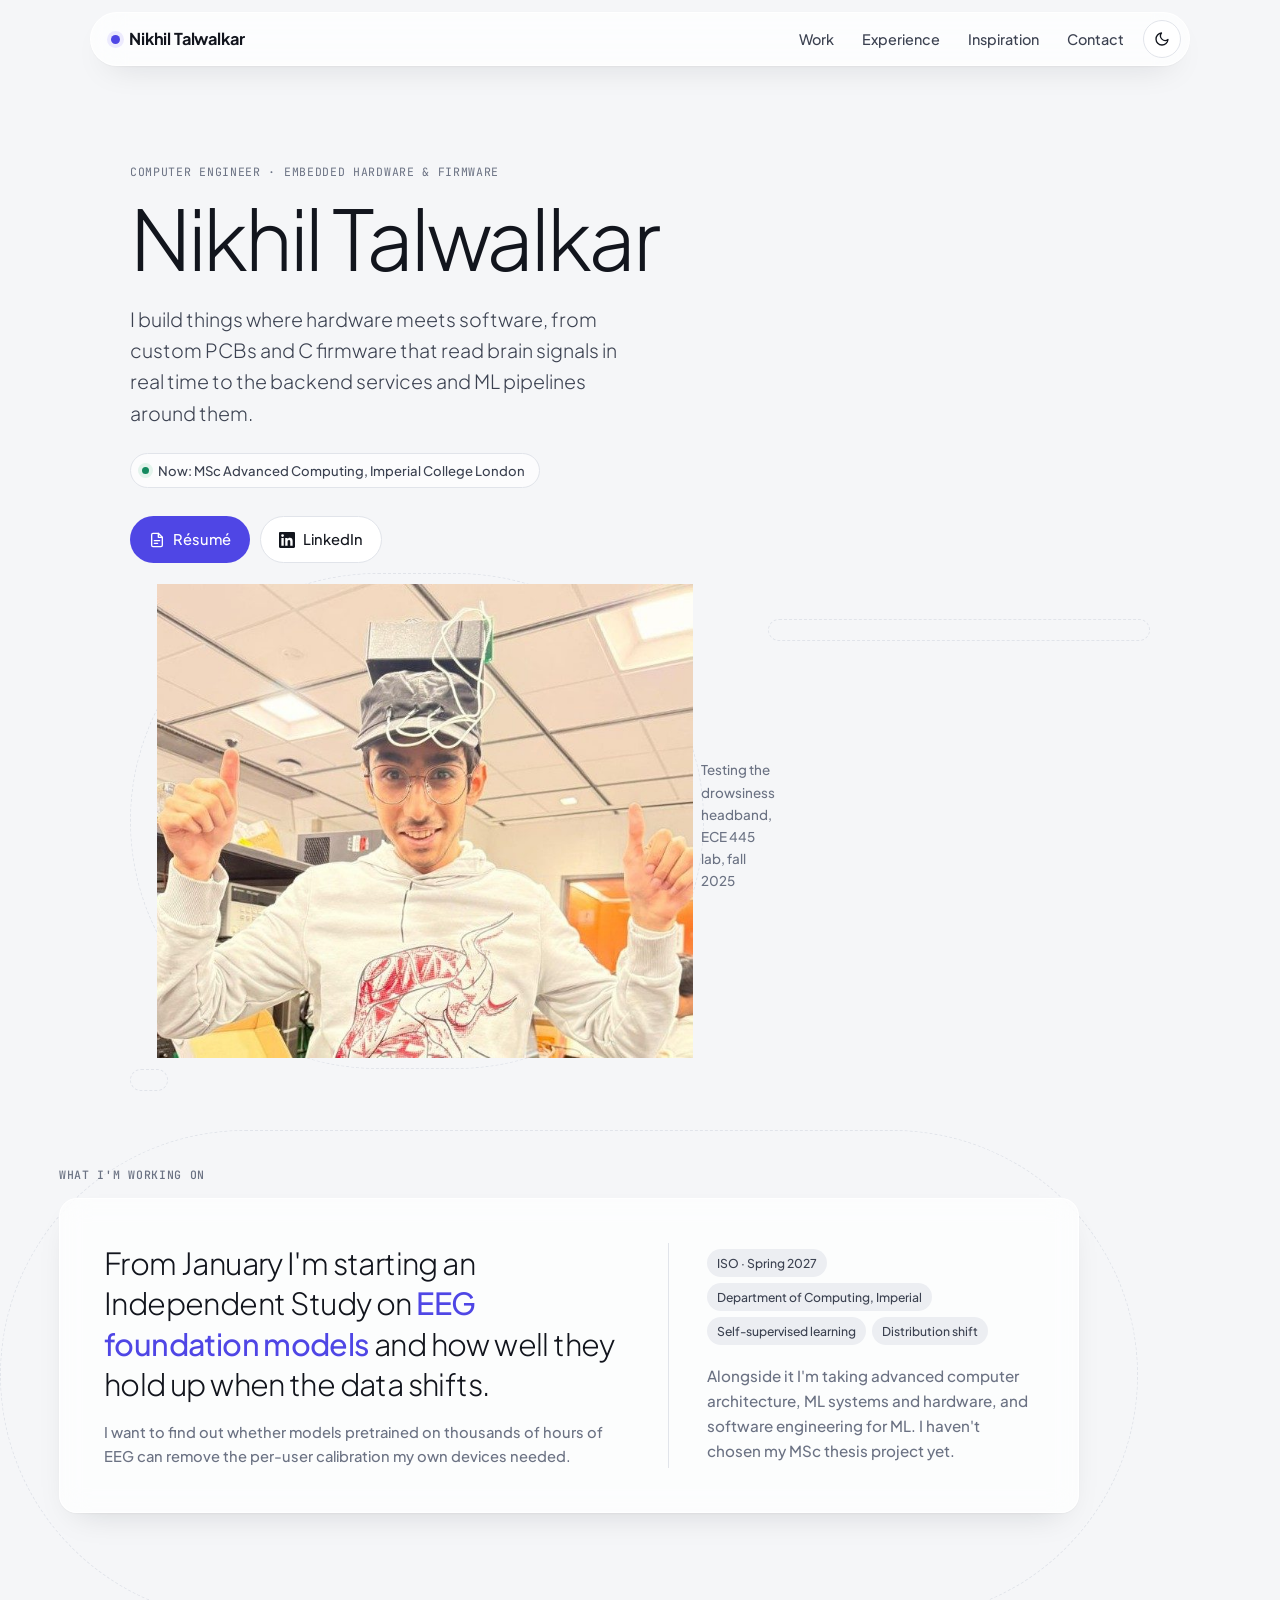
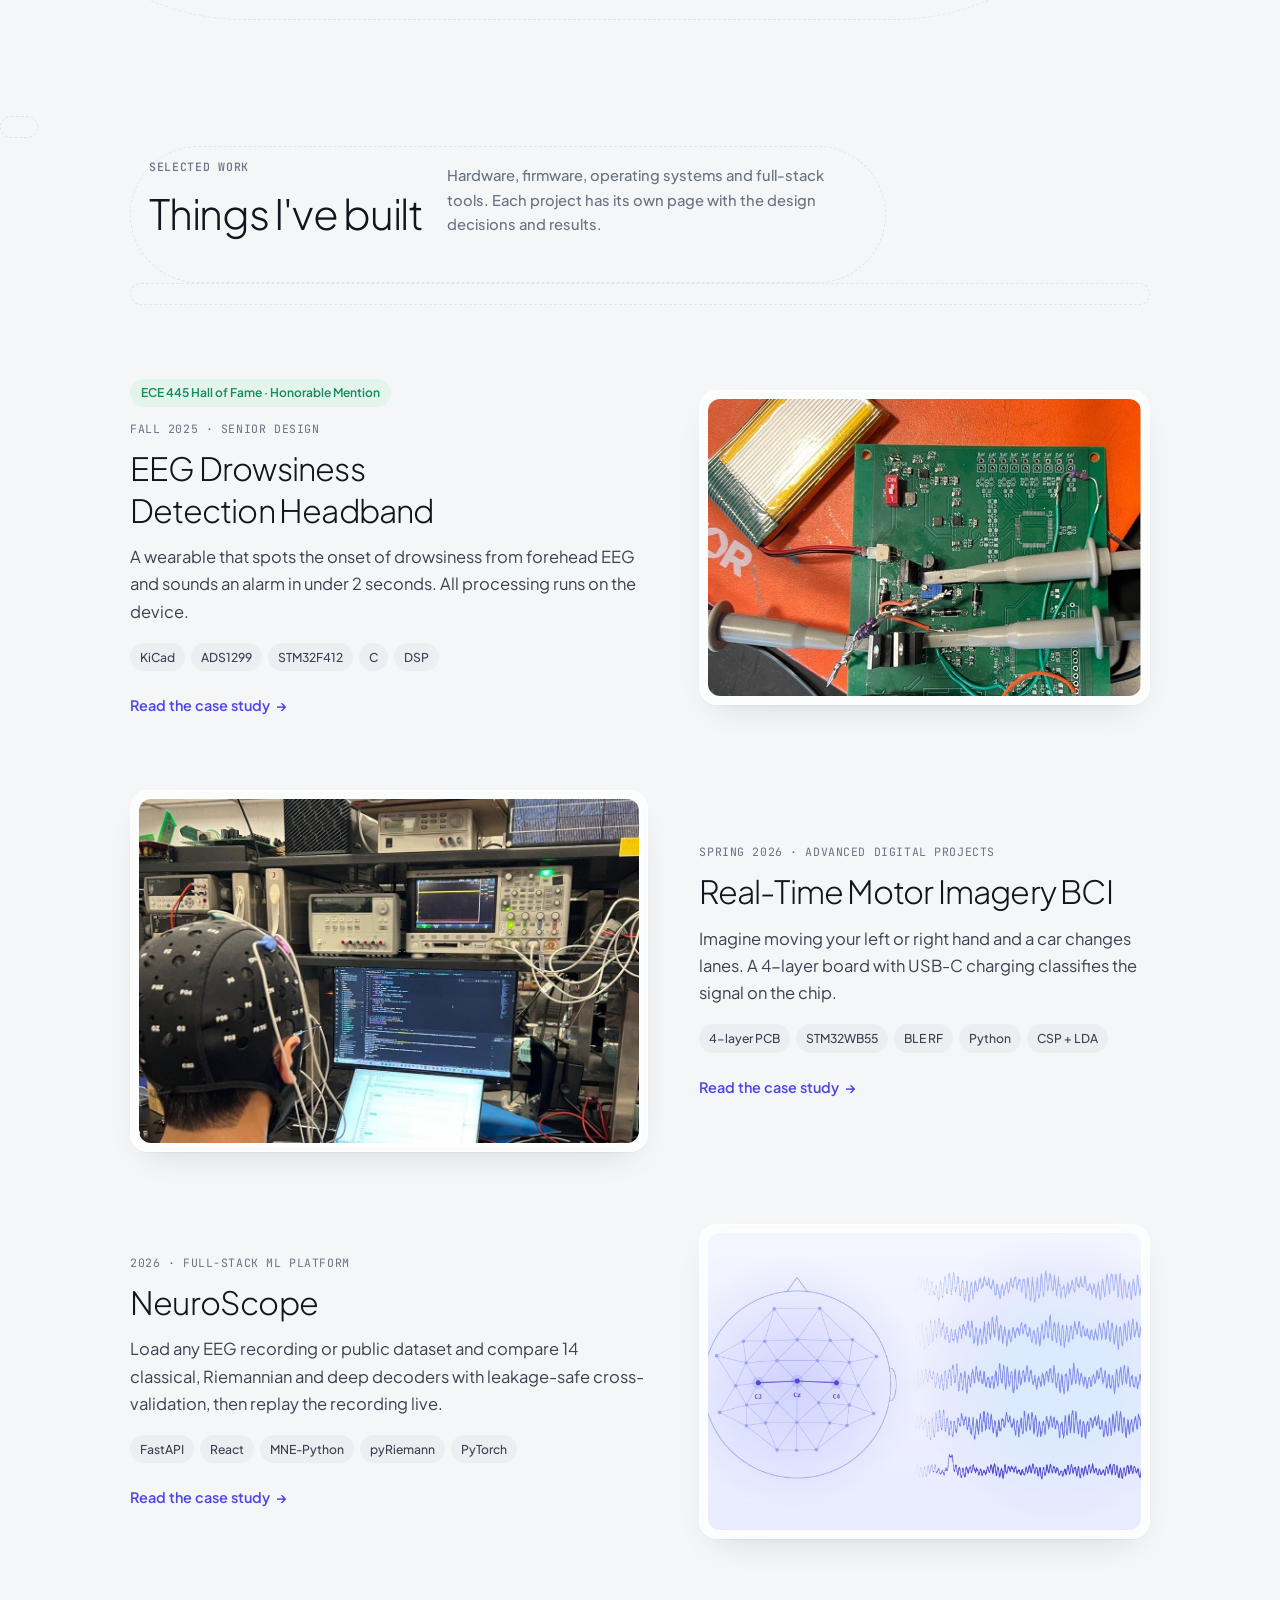
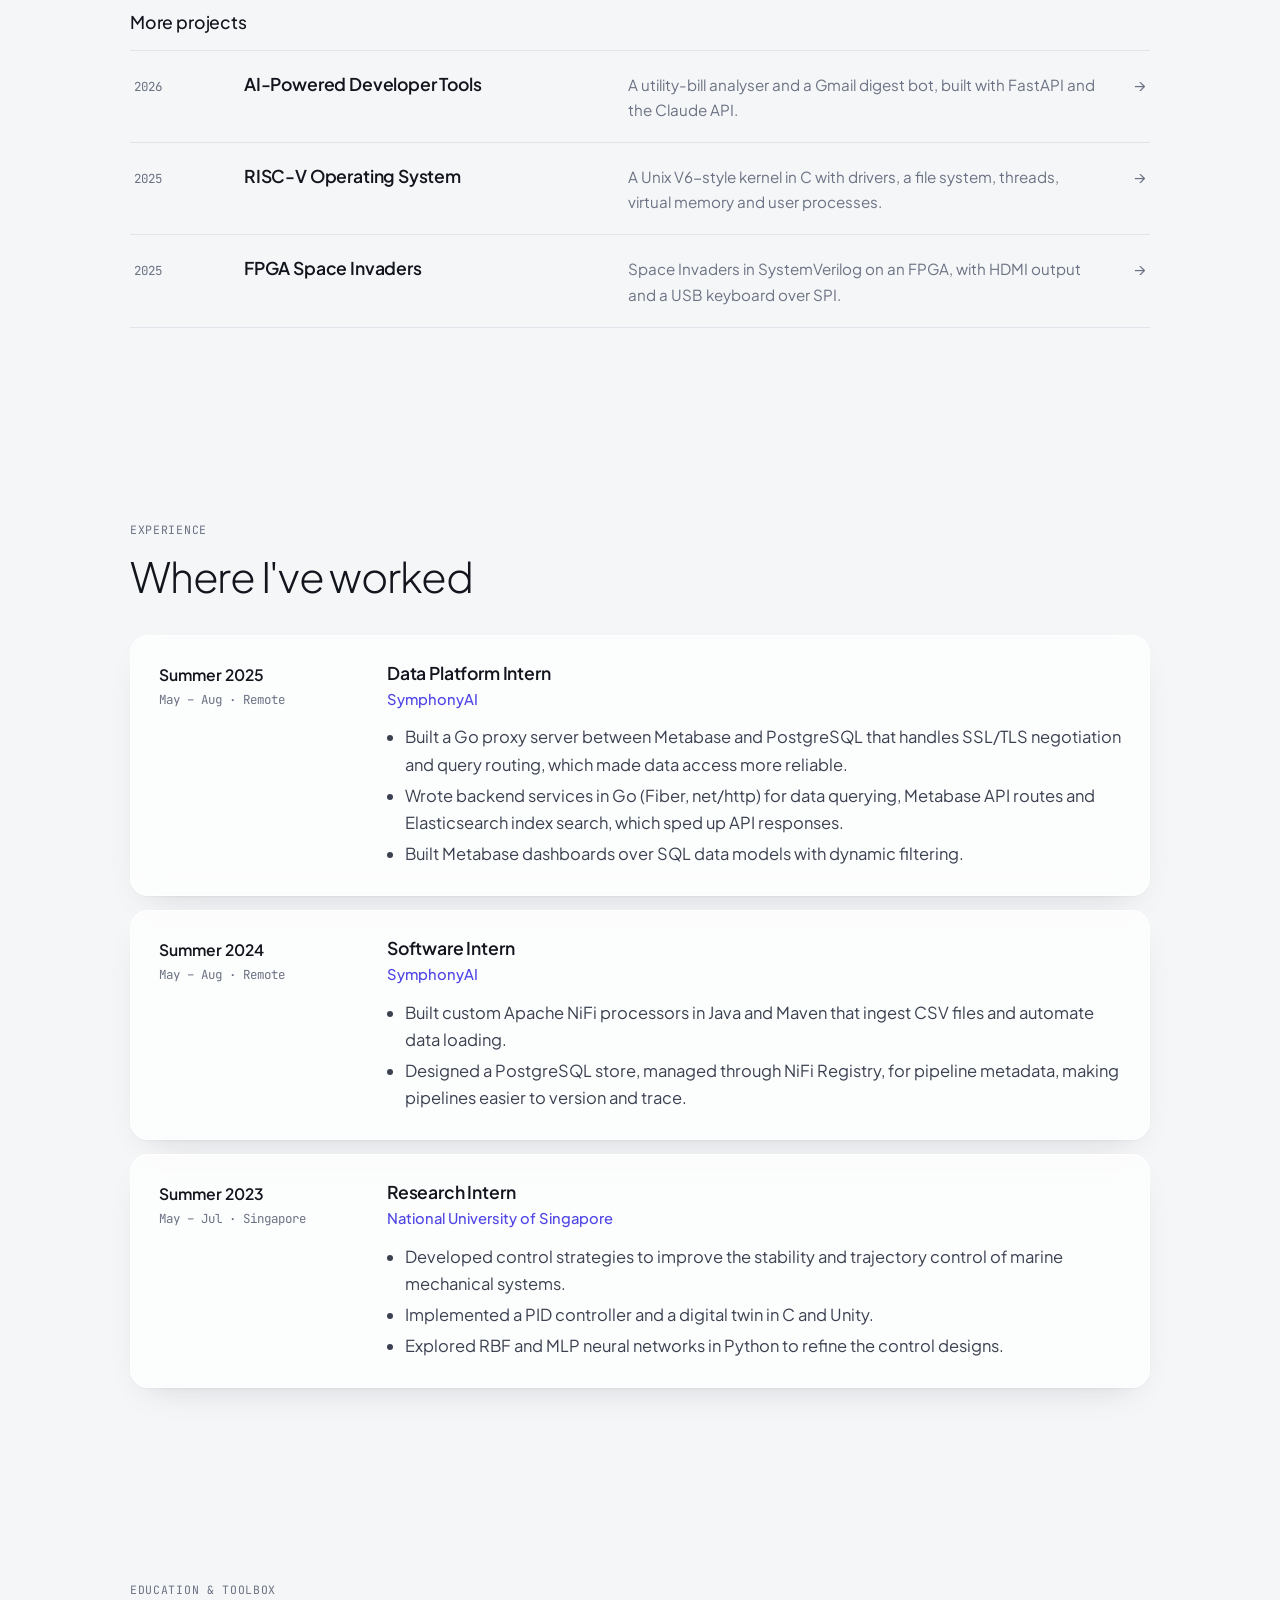
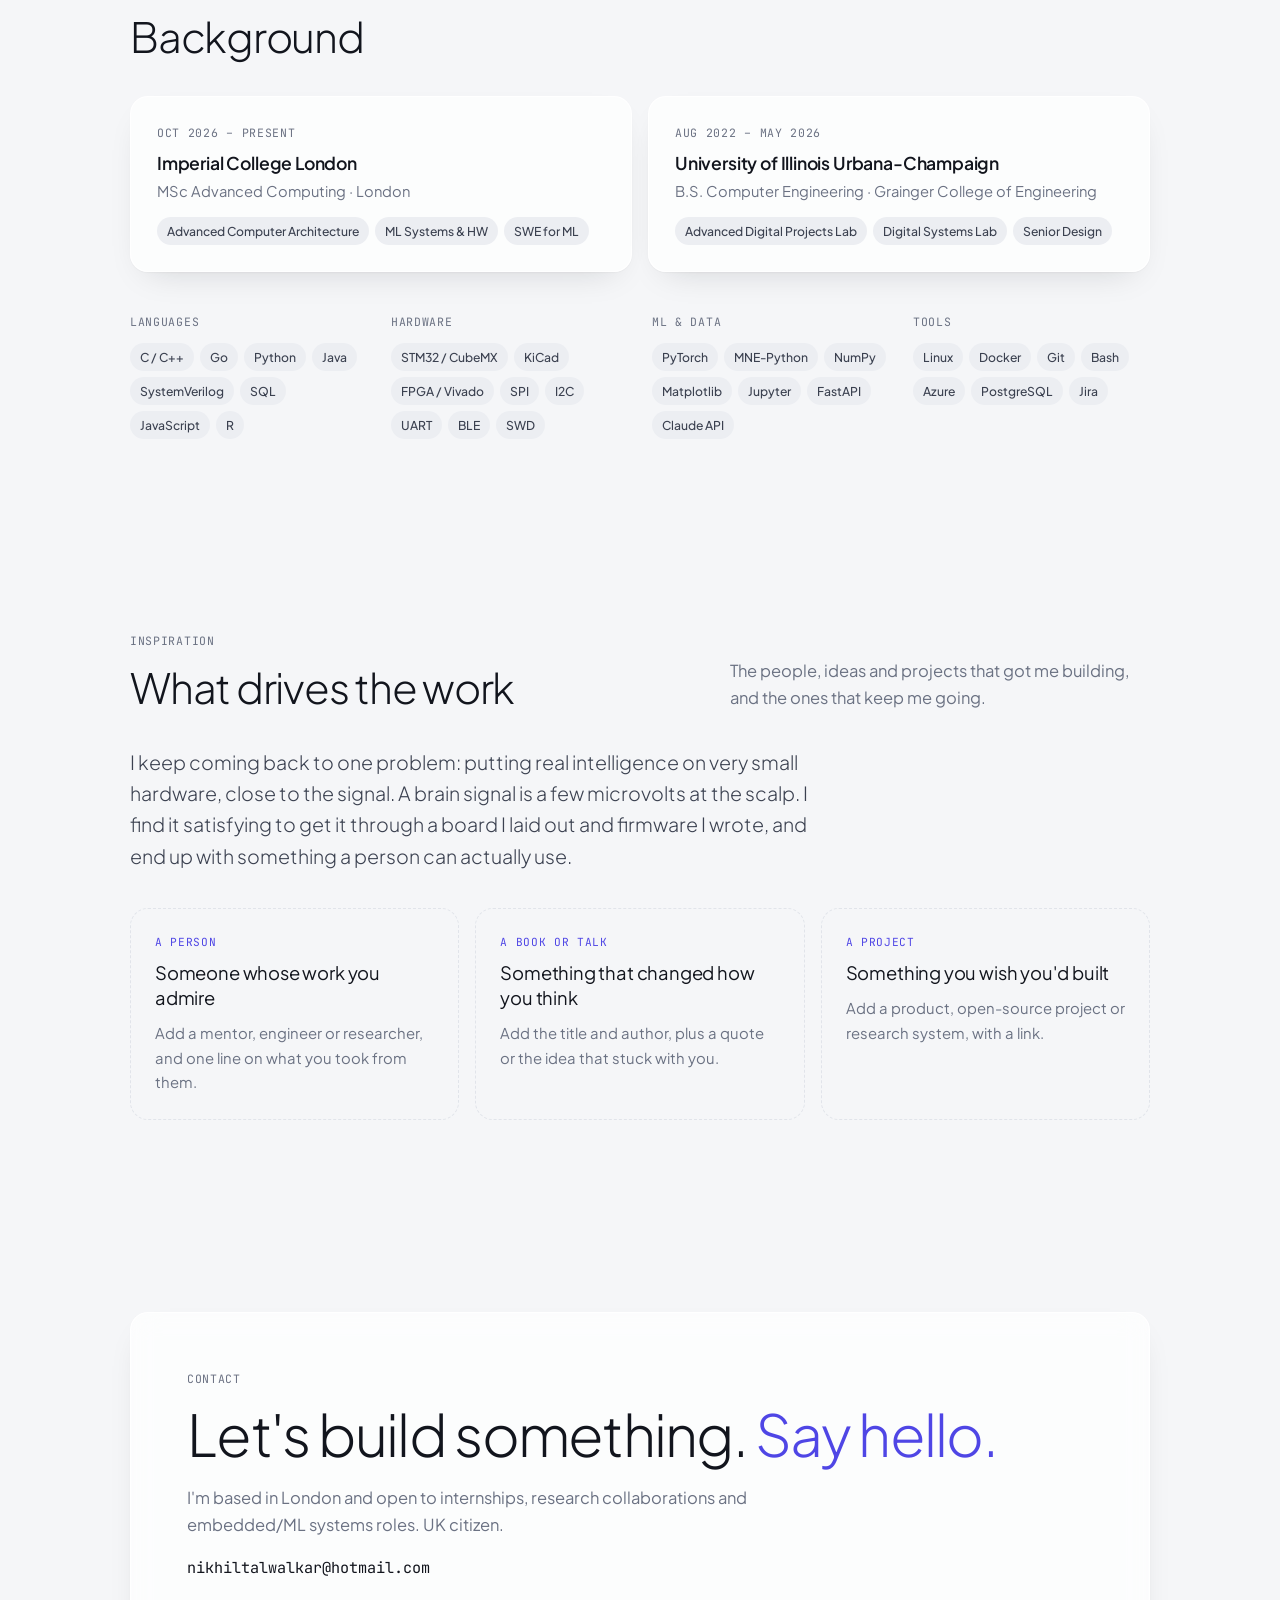
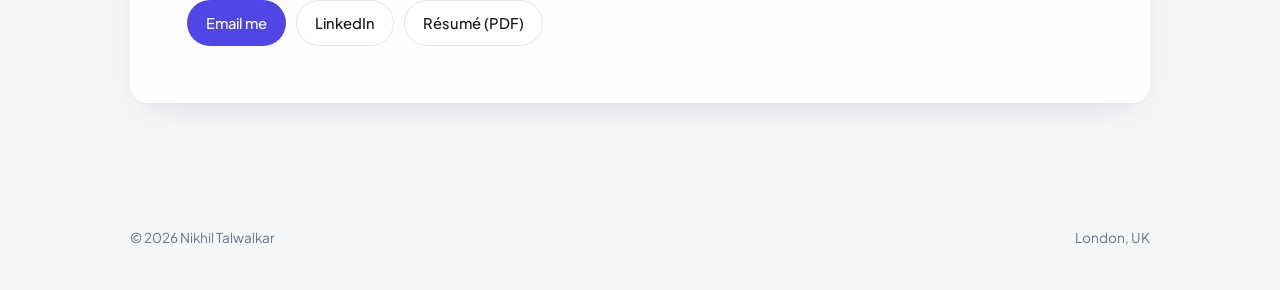
==== commit 5407e6db: "github" ====
--- a/index.html
+++ b/index.html
@@ -51,9 +51,8 @@
               LinkedIn
             </a>
             <!-- TODO: replace # with your GitHub profile URL, then remove the "todo" class -->
-            <a class="btn todo" href="#">
-              <svg viewBox="0 0 24 24" fill="currentColor"><path d="M12 .3a12 12 0 0 0-3.8 23.4c.6.1.8-.3.8-.6v-2c-3.3.7-4-1.6-4-1.6-.6-1.4-1.4-1.8-1.4-1.8-1-.7.1-.7.1-.7 1.2.1 1.8 1.2 1.8 1.2 1 1.8 2.8 1.3 3.5 1 0-.8.4-1.3.7-1.6-2.7-.3-5.5-1.3-5.5-6 0-1.2.5-2.3 1.3-3.1-.2-.4-.6-1.6 0-3.2 0 0 1-.3 3.4 1.2a11.5 11.5 0 0 1 6 0c2.3-1.5 3.3-1.2 3.3-1.2.6 1.6.2 2.8.1 3.2.8.8 1.3 1.9 1.3 3.2 0 4.6-2.8 5.6-5.5 5.9.5.4.9 1.1.9 2.2v3.3c0 .3.1.7.8.6A12 12 0 0 0 12 .3"/></svg>
-              GitHub
+            <a class="btn todo" href="https://github.com/nikhilt4">
+              <svg viewBox="0 0 24 24" fill="currentColor"><path d="M12 .3a12 12 0 0 0-3.8 23.4c.6.1.8-.3.8-.6v-2c-3.3.7-4-1.6-4-1.6-.6-1.4-1.4-1.8-1.4-1.8-1-.7.1-.7.1-.7 1.2.1 1.8 1.2 1.8 1.2 1 1.8 2.8 1.3 3.5 1 0-.8.4-1.3.7-1.6-2.7-.3-5.5-1.3-5.5-6 0-1.2.5-2.3 1.3-3.1-.2-.4-.6-1.6 0-3.2 0 0 1-.3 3.4 1.2a11.5 11.5 0 0 1 6 0c2.3-1.5 3.3-1.2 3.3-1。2.6 1。6。2 2。8。1 3。2。8。8 。。。9 。9 。9 。9 。9 。9 。9 。9 。9 。9 。9 。9 。9 。9 。9 。9 。9 。9 。9 。9 。9 。9 。9 。9 。9 。9 。9 。9 。9 。9 。9 。9 。9 。9 。9 。9 。9 。9 。9 。9 。9 。9 。9 。9 。9 。９。９。９。９。９。９。９。９。９。９。９。９。９。９。９。９。９。９。９。９。９。８。８。８。８。
             </a>
           </div>
         </div>
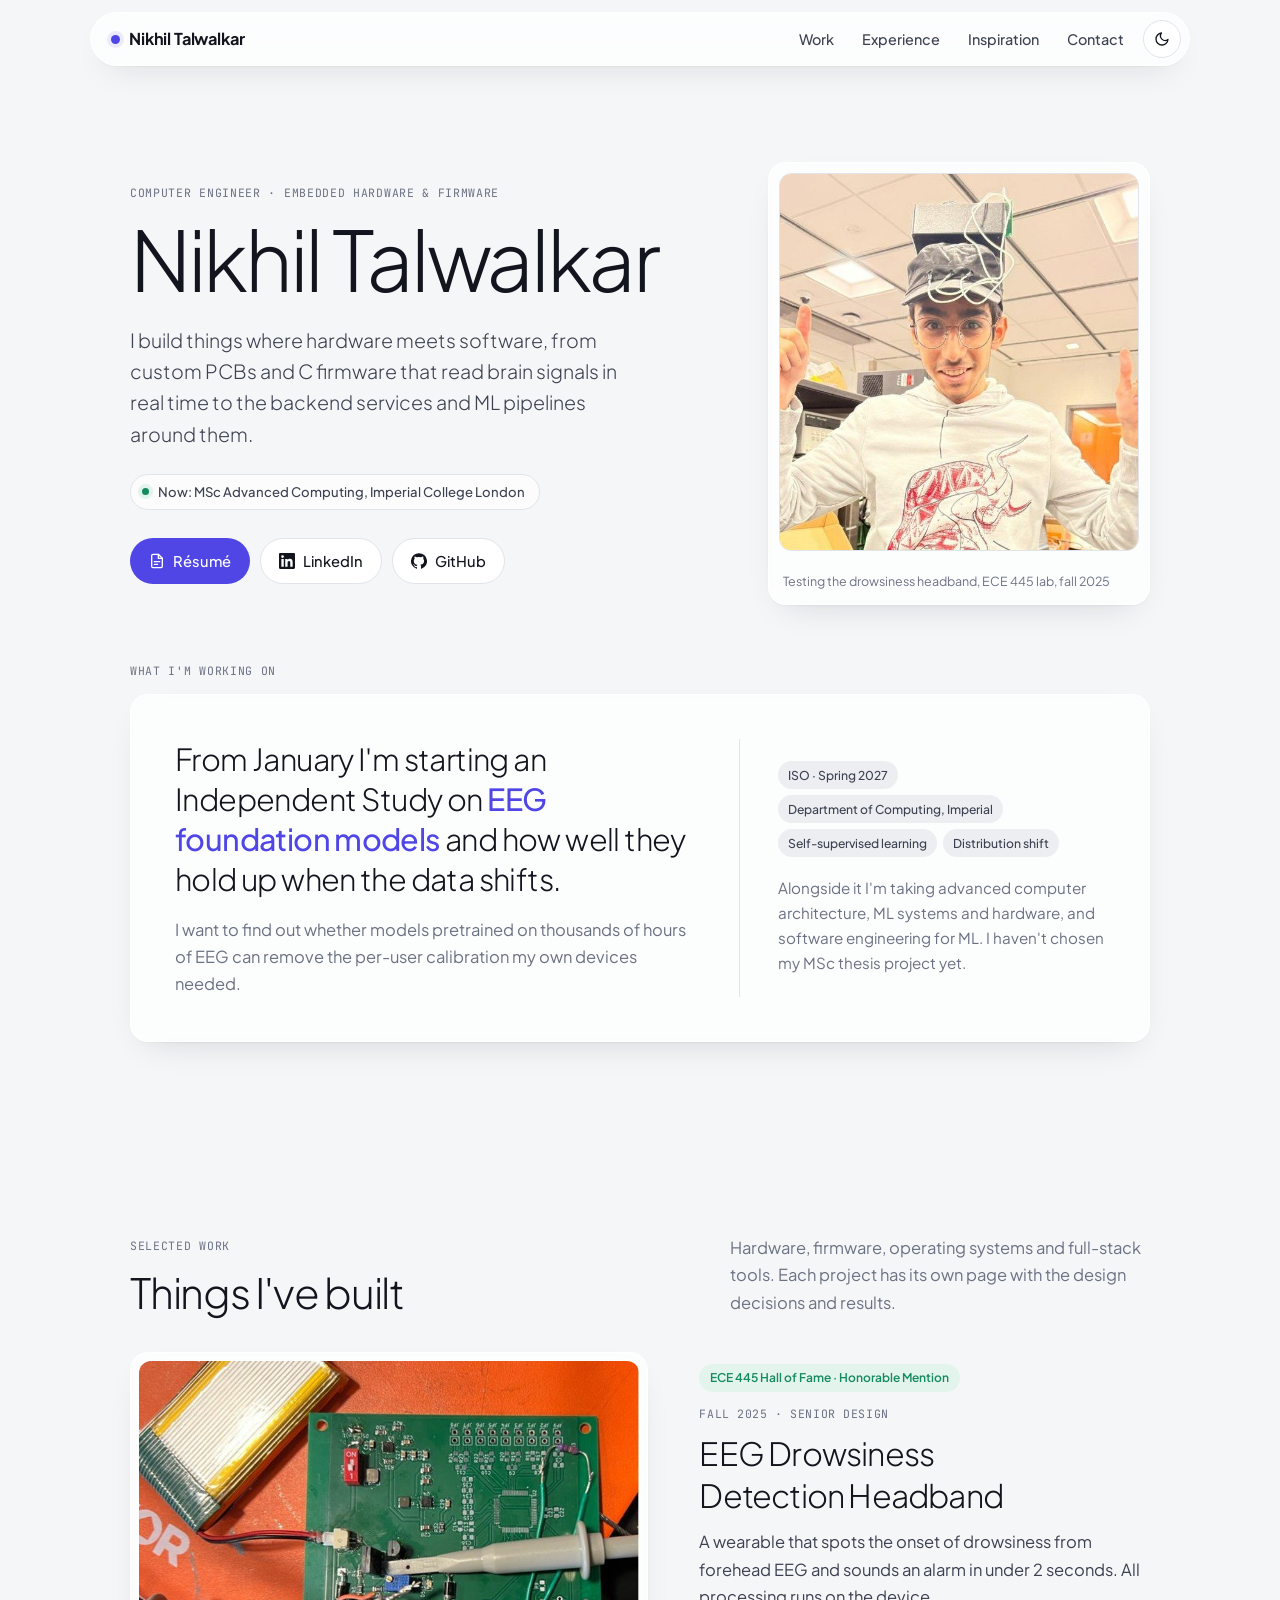
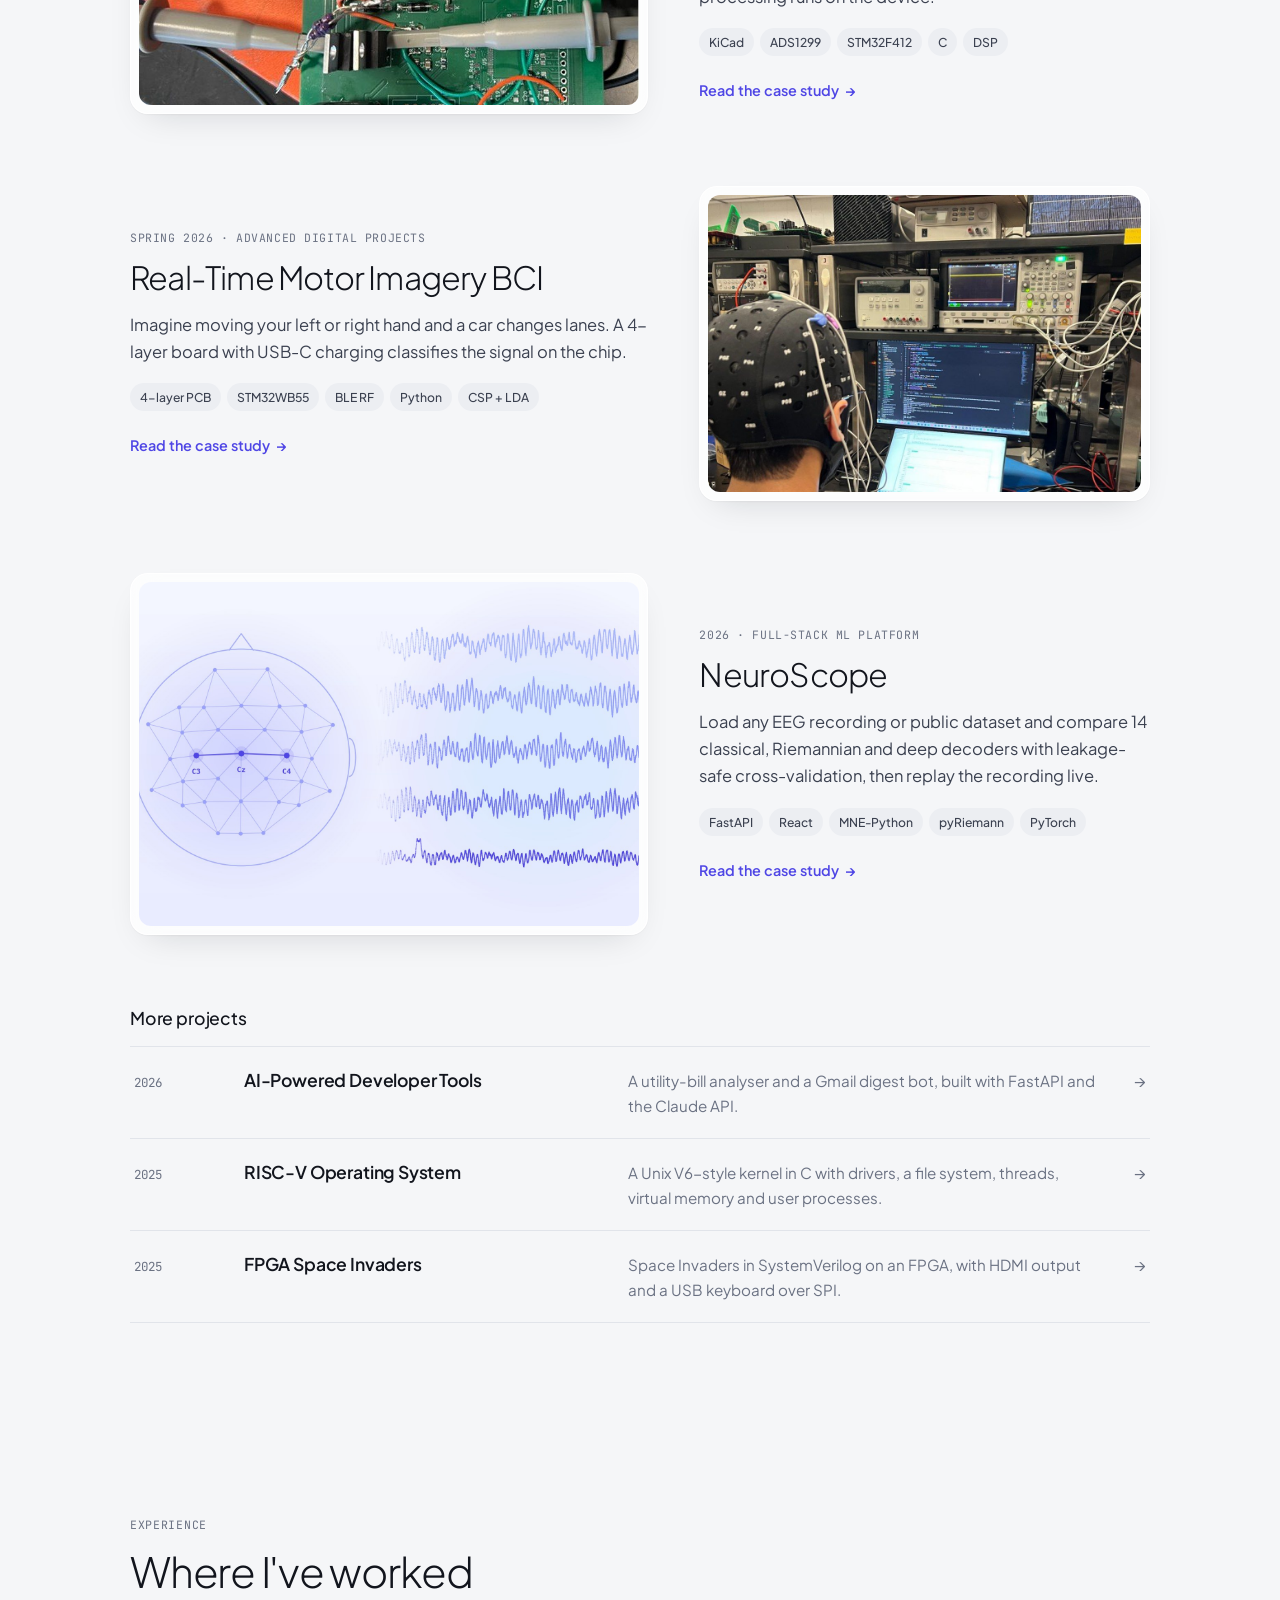
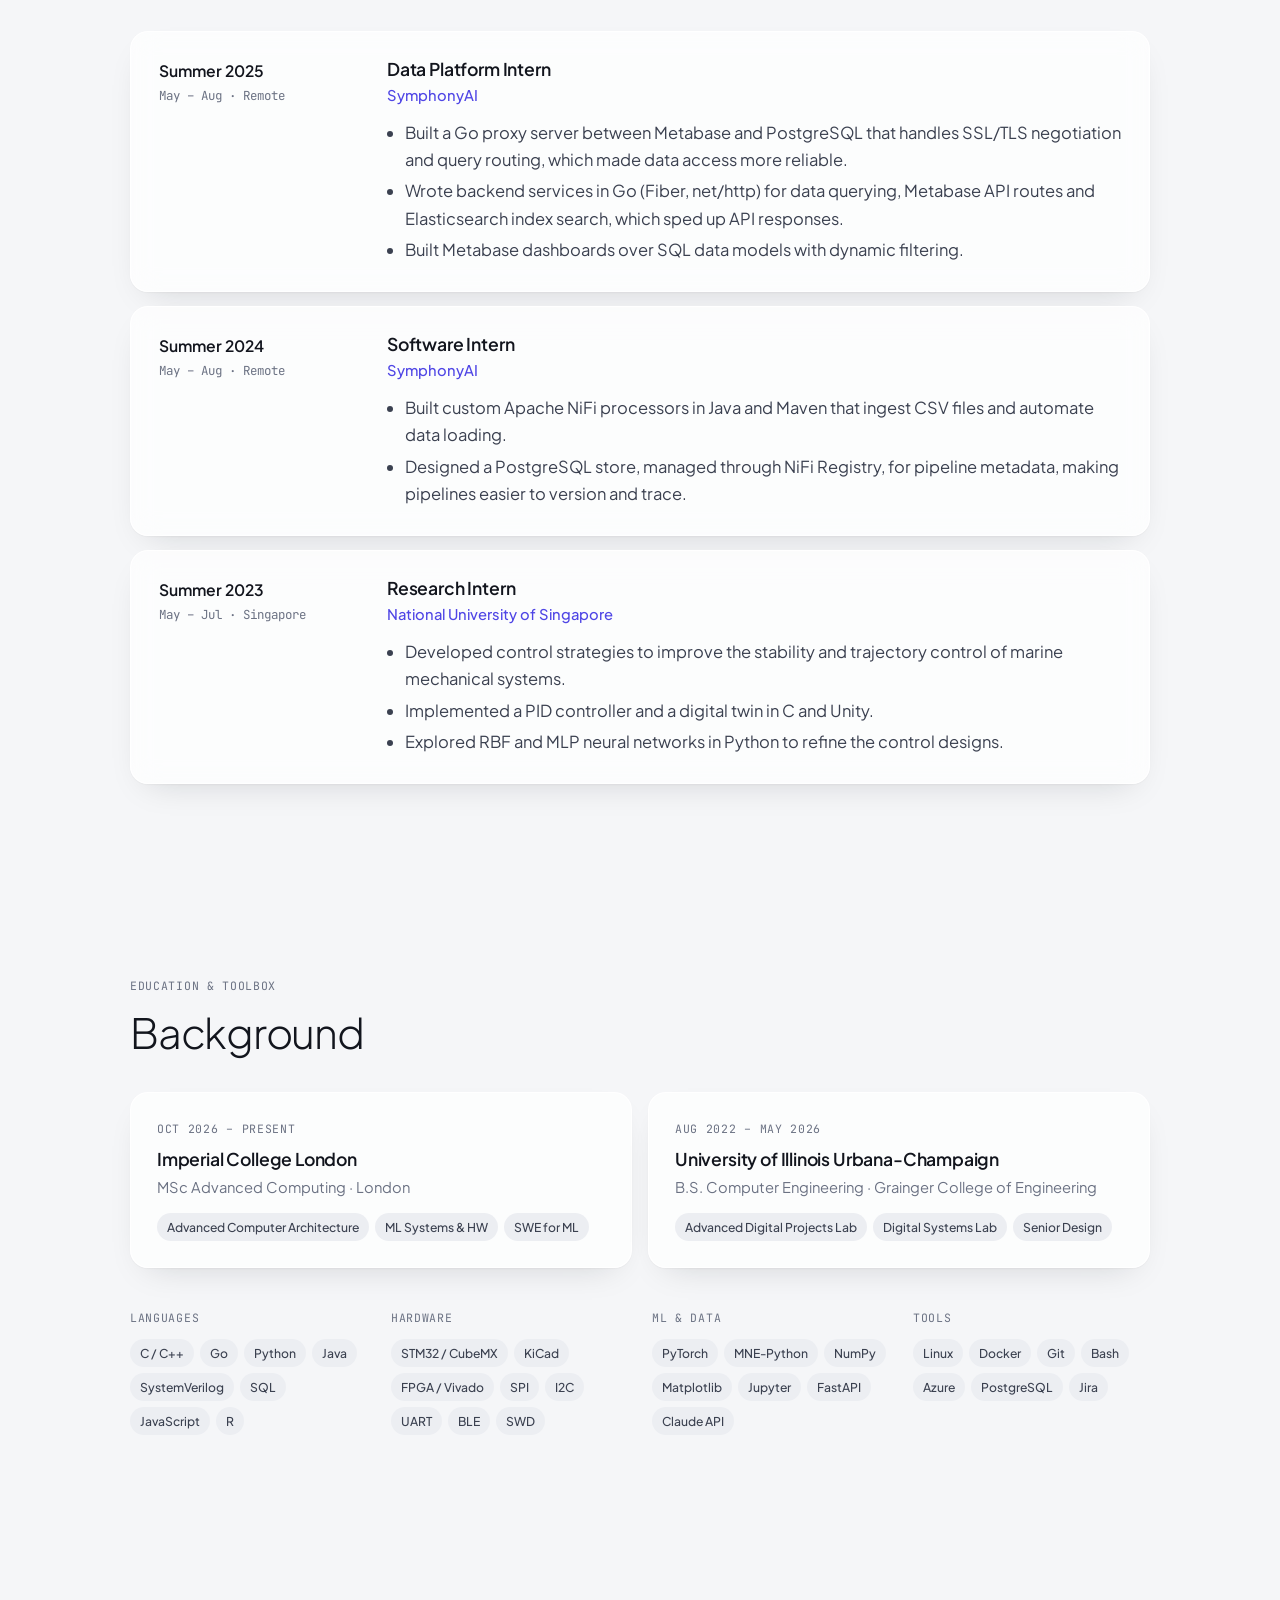
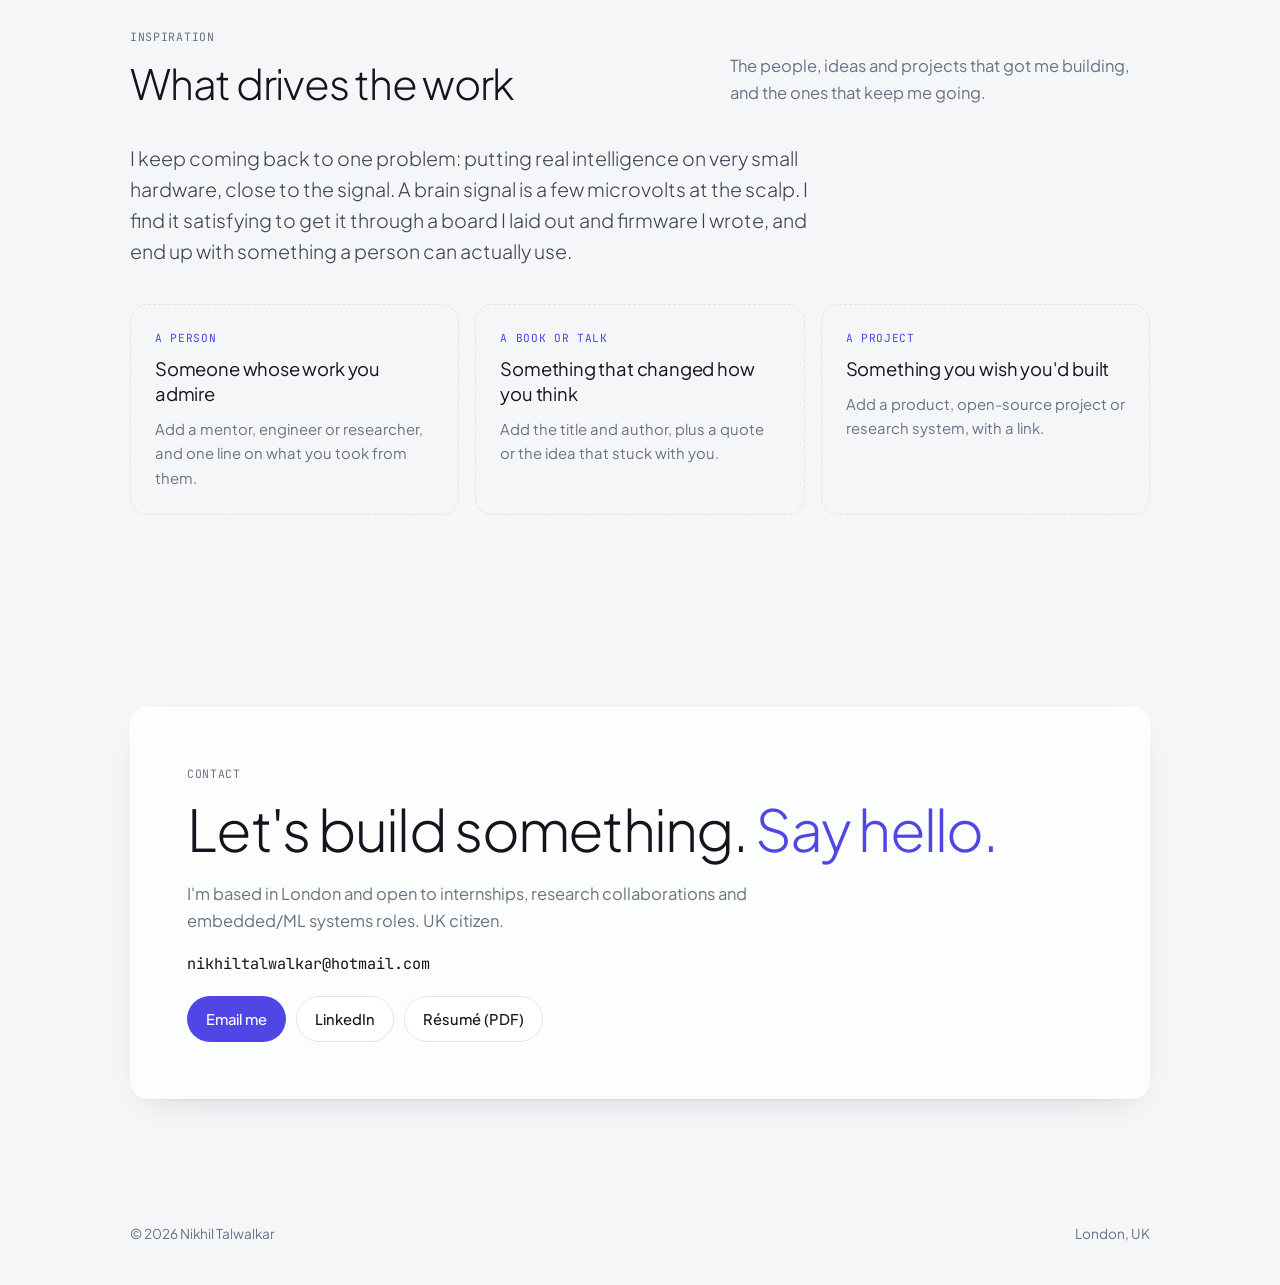
==== commit 24fc5c23: "Github button" ====
--- a/index.html
+++ b/index.html
@@ -50,9 +50,9 @@
               <svg viewBox="0 0 24 24" fill="currentColor"><path d="M20.45 20.45h-3.56v-5.57c0-1.33-.02-3.04-1.85-3.04-1.85 0-2.14 1.45-2.14 2.94v5.67H9.35V9h3.41v1.56h.05c.48-.9 1.64-1.85 3.37-1.85 3.6 0 4.27 2.37 4.27 5.46v6.28zM5.34 7.43a2.06 2.06 0 1 1 0-4.13 2.06 2.06 0 0 1 0 4.13zM7.12 20.45H3.56V9h3.56v11.45zM22.22 0H1.77C.79 0 0 .77 0 1.73v20.54C0 23.23.79 24 1.77 24h20.45c.98 0 1.78-.77 1.78-1.73V1.73C24 .77 23.2 0 22.22 0z"/></svg>
               LinkedIn
             </a>
-            <!-- TODO: replace # with your GitHub profile URL, then remove the "todo" class -->
-            <a class="btn todo" href="https://github.com/nikhilt4">
-              <svg viewBox="0 0 24 24" fill="currentColor"><path d="M12 .3a12 12 0 0 0-3.8 23.4c.6.1.8-.3.8-.6v-2c-3.3.7-4-1.6-4-1.6-.6-1.4-1.4-1.8-1.4-1.8-1-.7.1-.7.1-.7 1.2.1 1.8 1.2 1.8 1.2 1 1.8 2.8 1.3 3.5 1 0-.8.4-1.3.7-1.6-2.7-.3-5.5-1.3-5.5-6 0-1.2.5-2.3 1.3-3.1-.2-.4-.6-1.6 0-3.2 0 0 1-.3 3.4 1.2a11.5 11.5 0 0 1 6 0c2.3-1.5 3.3-1.2 3.3-1。2.6 1。6。2 2。8。1 3。2。8。8 。。。9 。9 。9 。9 。9 。9 。9 。9 。9 。9 。9 。9 。9 。9 。9 。9 。9 。9 。9 。9 。9 。9 。9 。9 。9 。9 。9 。9 。9 。9 。9 。9 。9 。9 。9 。9 。9 。9 。9 。9 。9 。9 。9 。9 。9 。９。９。９。９。９。９。９。９。９。９。９。９。９。９。９。９。９。９。９。９。９。８。８。８。８。
+            <a class="btn" href="https://github.com/nikhilt4" target="_blank" rel="noopener">
+              <svg viewBox="0 0 24 24" fill="currentColor"><path d="M12 .3a12 12 0 0 0-3.8 23.4c.6.1.8-.3.8-.6v-2c-3.3.7-4-1.6-4-1.6-.6-1.4-1.4-1.8-1.4-1.8-1-.7.1-.7.1-.7 1.2.1 1.8 1.2 1.8 1.2 1 1.8 2.8 1.3 3.5 1 0-.8.4-1.3.7-1.6-2.7-.3-5.5-1.3-5.5-6 0-1.2.5-2.3 1.3-3.1-.2-.4-.6-1.6 0-3.2 0 0 1-.3 3.4 1.2a11.5 11.5 0 0 1 6 0c2.3-1.5 3.3-1.2 3.3-1.2.6 1.6.2 2.8.1 3.2.8.8 1.3 1.9 1.3 3.2 0 4.6-2.8 5.6-5.5 5.9.5.4.9 1.1.9 2.2v3.3c0 .3.1.7.8.6A12 12 0 0 0 12 .3"/></svg>
+              GitHub
             </a>
           </div>
         </div>
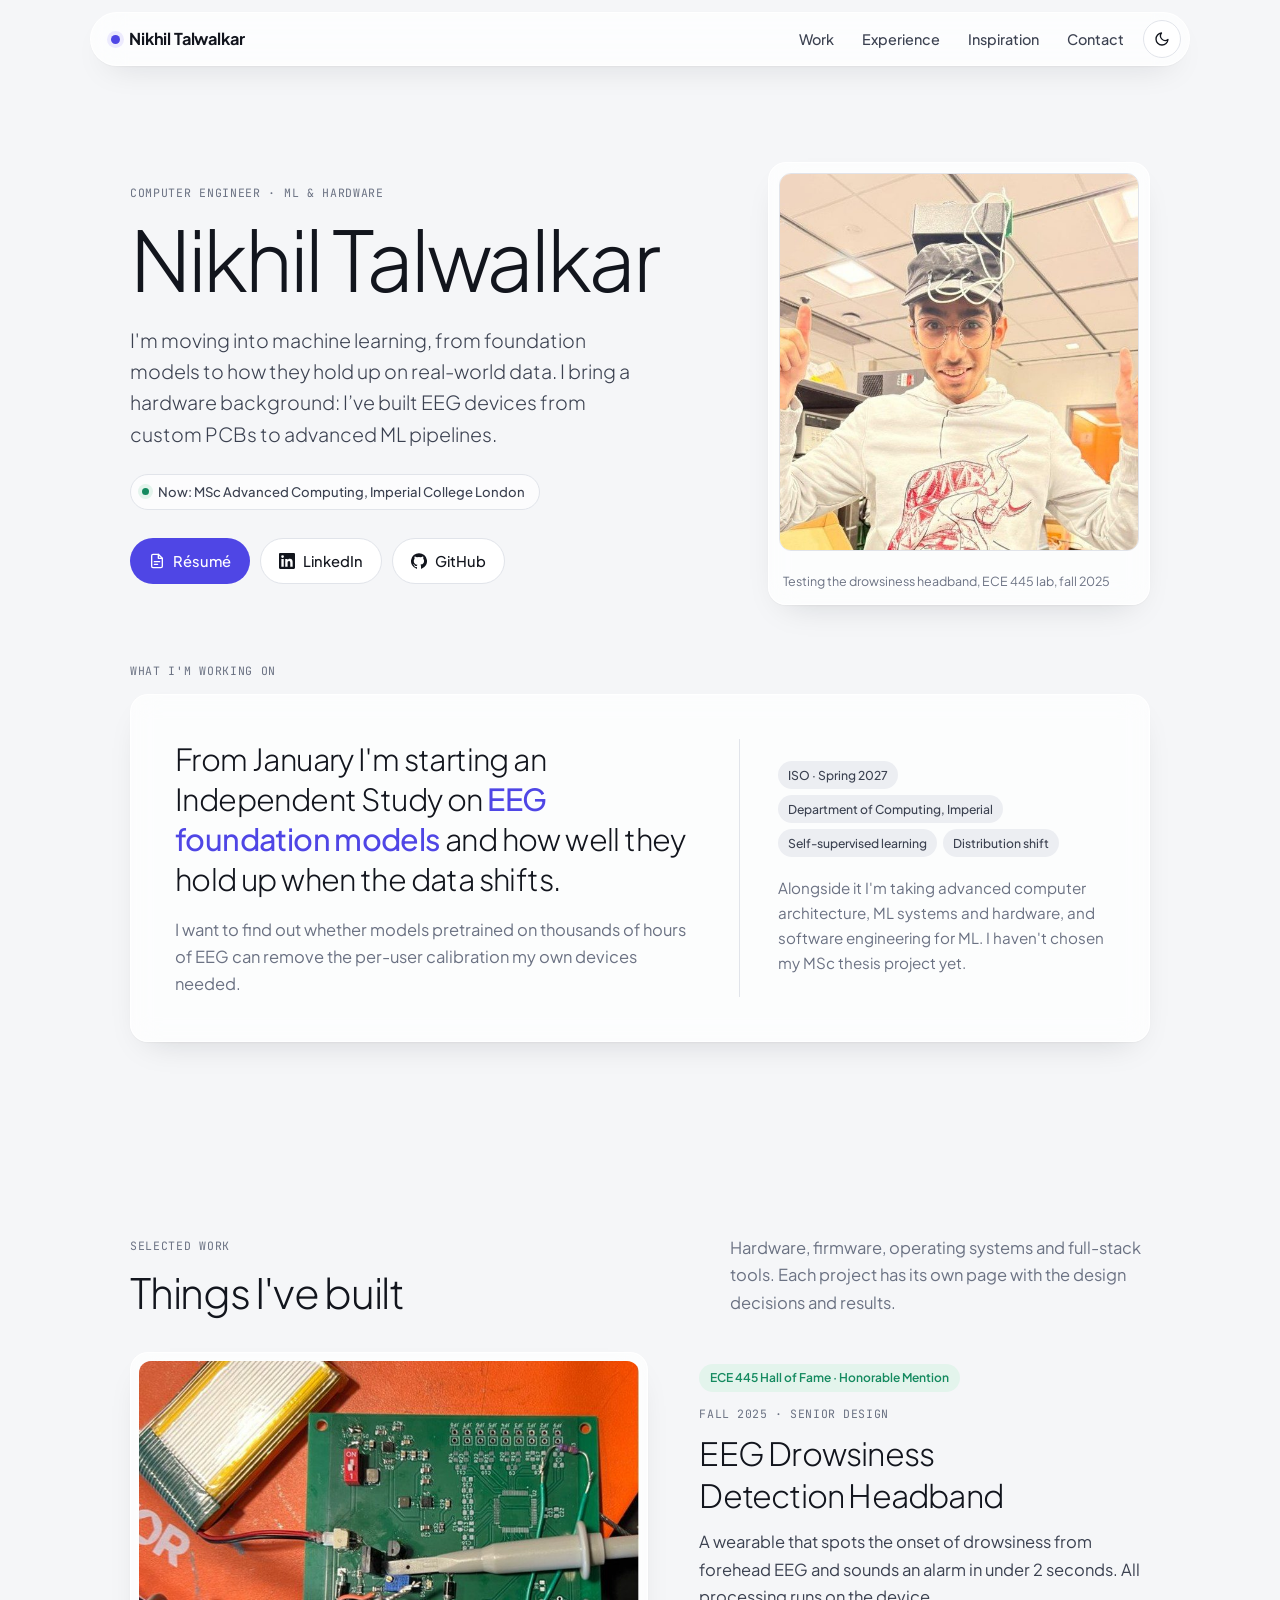
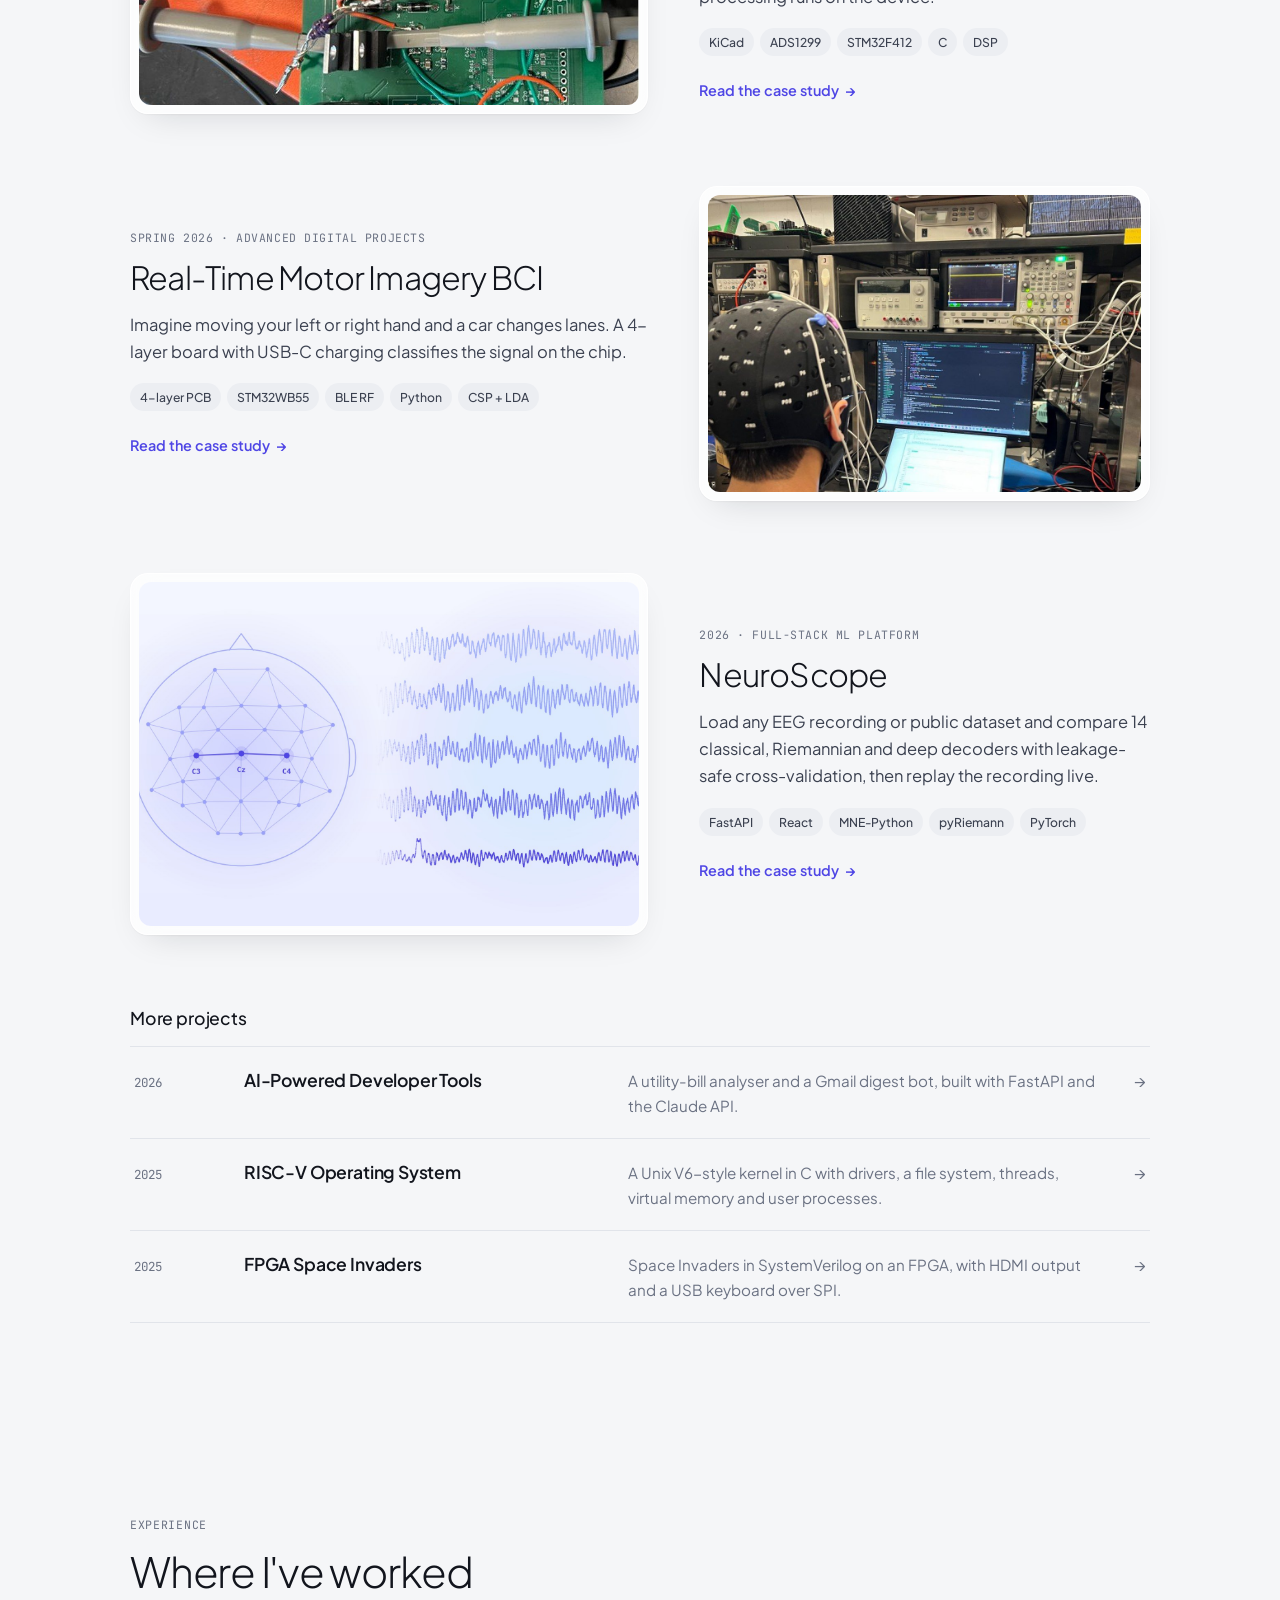
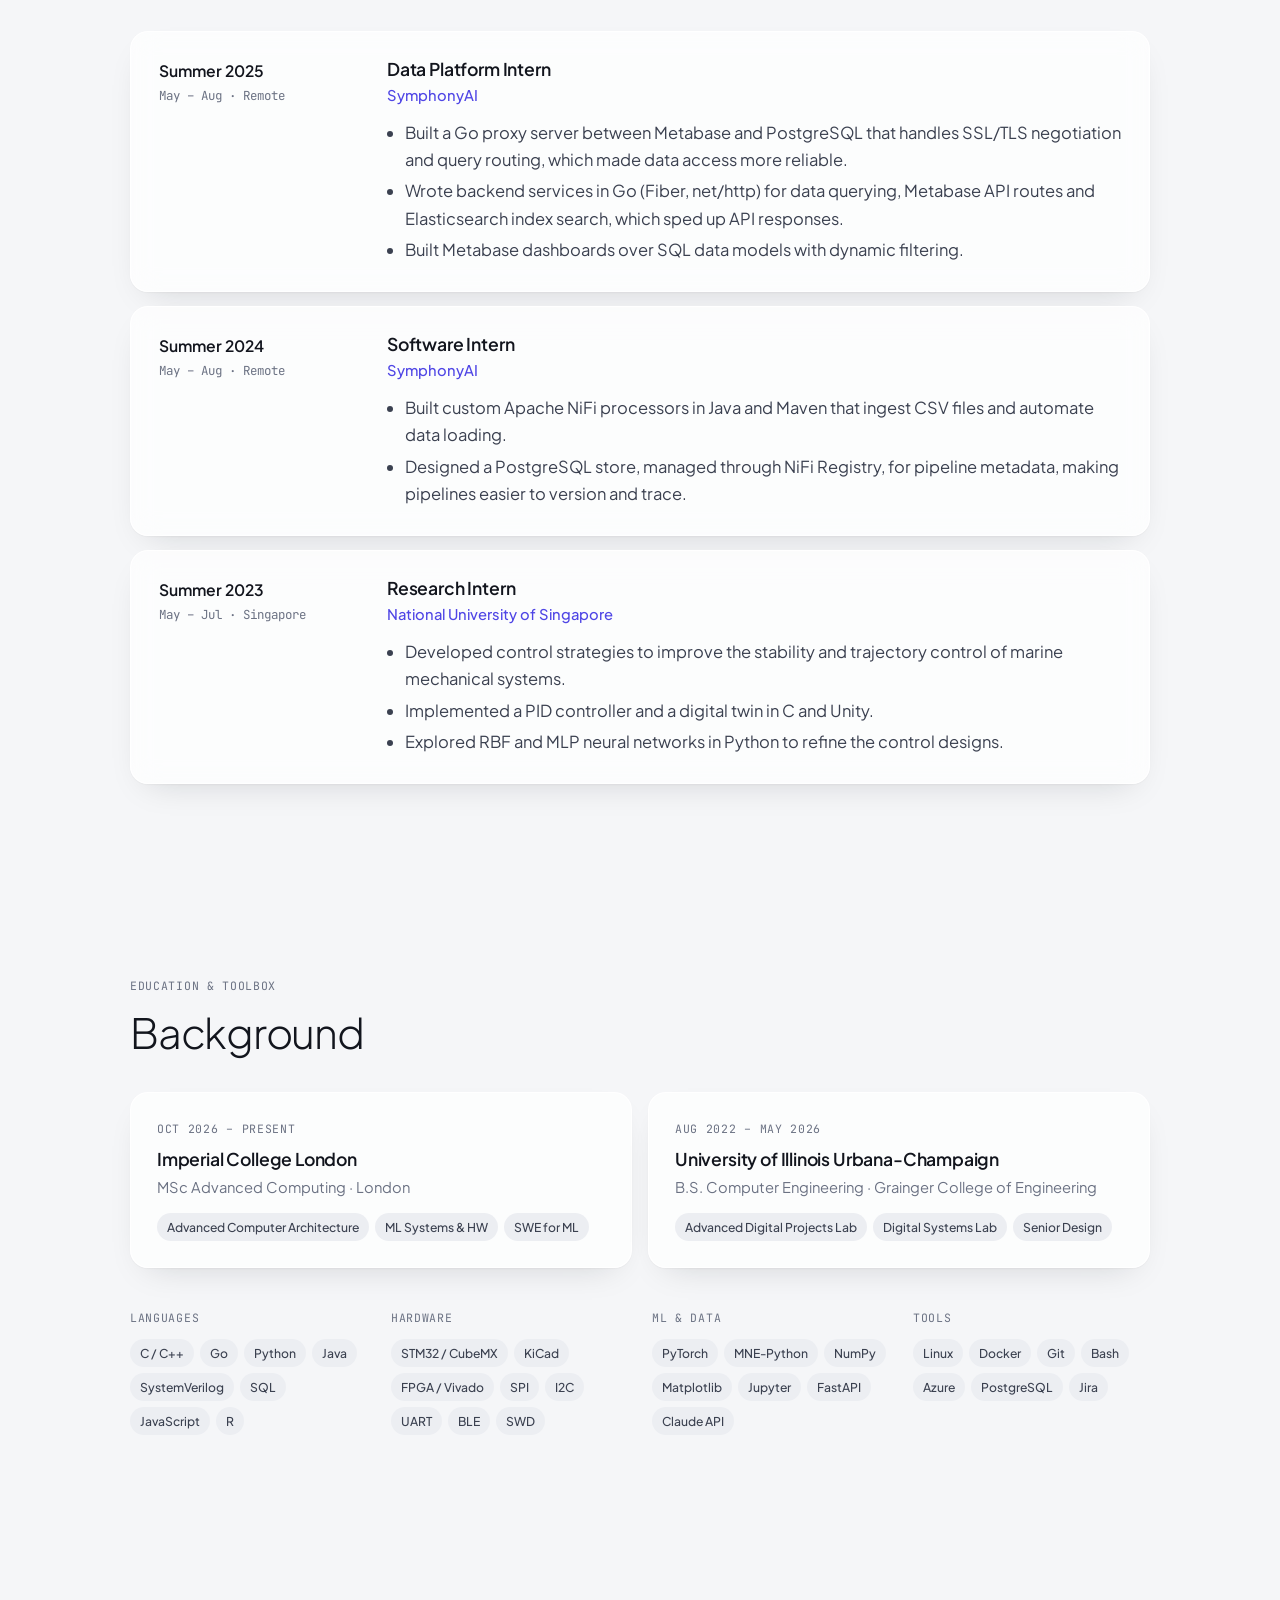
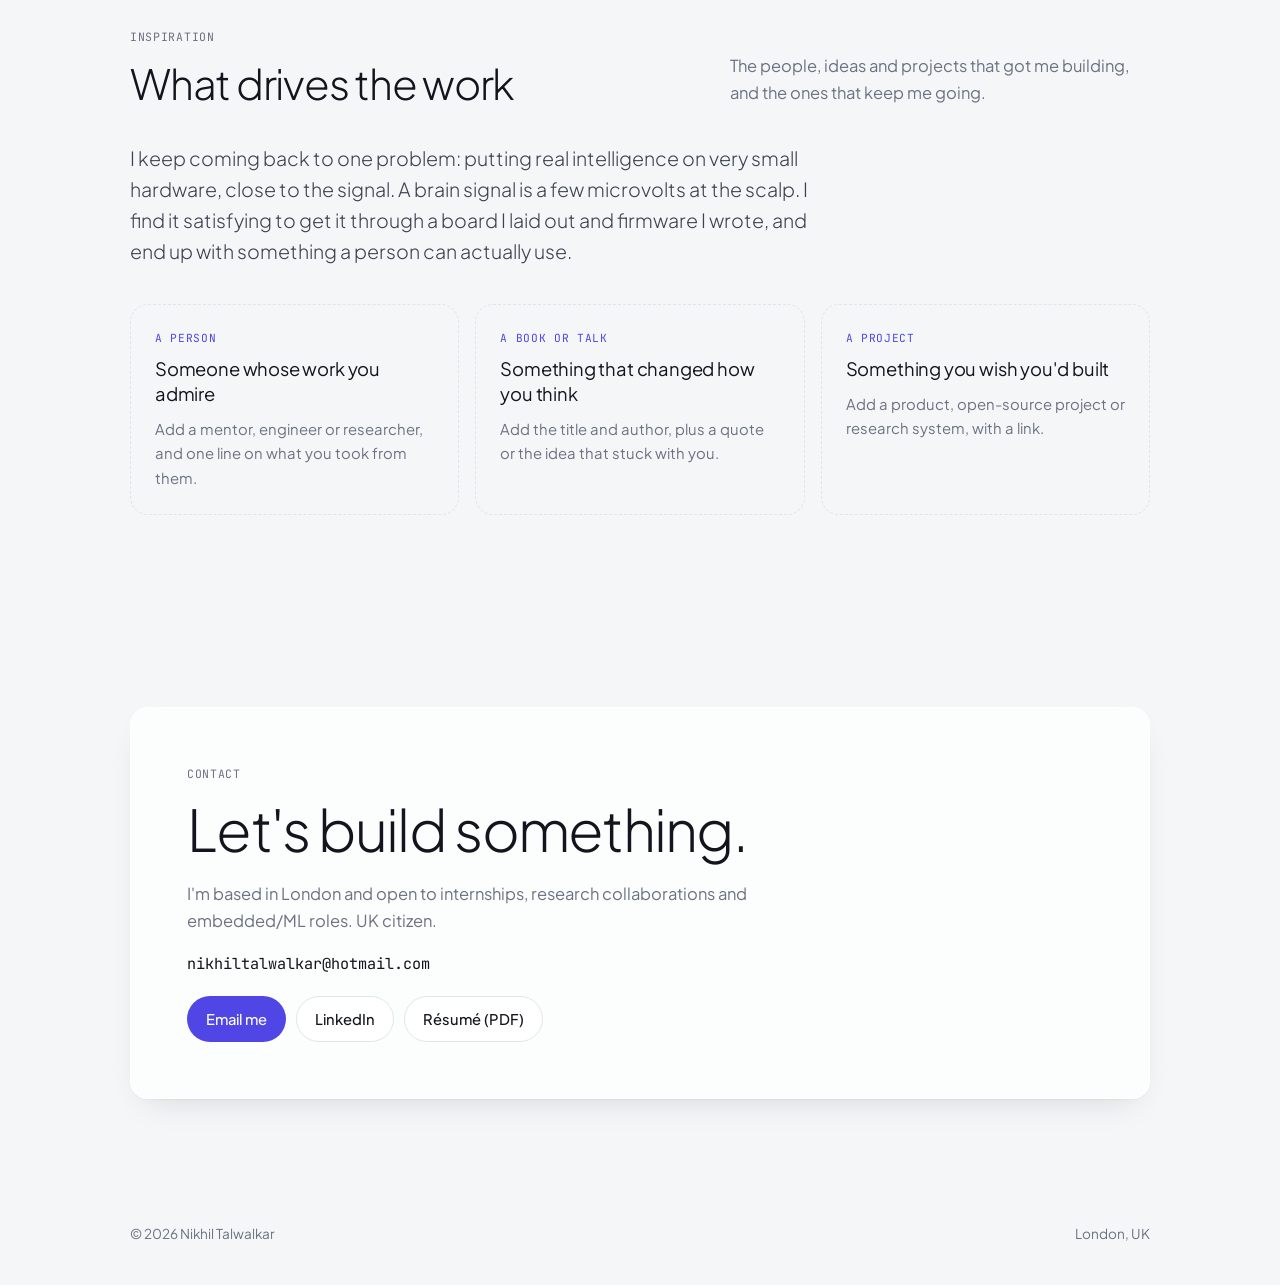
==== commit de8522ec: "Small updates" ====
--- a/index.html
+++ b/index.html
@@ -37,9 +37,9 @@
     <div class="wrap">
       <div class="hero-grid">
         <div>
-          <span class="eyebrow">Computer engineer · Embedded hardware &amp; firmware</span>
+          <span class="eyebrow">Computer engineer · ML &amp; Hardware</span>
           <h1>Nikhil Talwalkar</h1>
-          <p class="lede">I build things where hardware meets software, from custom PCBs and C firmware that read brain signals in real time to the backend services and ML pipelines around them.</p>
+          <p class="lede">I'm moving into machine learning, from foundation models to how they hold up on real-world data. I bring a hardware background: I’ve built EEG devices from custom PCBs to advanced ML pipelines.</p>
           <div class="status" style="margin-bottom:28px"><i></i>Now: MSc Advanced Computing, Imperial College London</div>
           <div class="btns">
             <a class="btn primary" href="assets/Nikhil_Talwalkar_Resume.pdf" target="_blank" rel="noopener">
@@ -272,8 +272,8 @@
     <div class="wrap">
       <div class="contact-card glass">
         <span class="eyebrow">Contact</span>
-        <h2>Let's build something. <a href="mailto:nikhiltalwalkar@hotmail.com">Say hello.</a></h2>
-        <p class="muted" style="max-width:52ch">I'm based in London and open to internships, research collaborations and embedded/ML systems roles. UK citizen.</p>
+        <h2>Let's build something. <a href="mailto:nikhiltalwalkar@hotmail.com"></a></h2>
+        <p class="muted" style="max-width:52ch">I'm based in London and open to internships, research collaborations and embedded/ML roles. UK citizen.</p>
         <p class="mail">nikhiltalwalkar@hotmail.com</p>
         <div class="btns" style="margin-top:20px">
           <a class="btn primary" href="mailto:nikhiltalwalkar@hotmail.com">Email me</a>
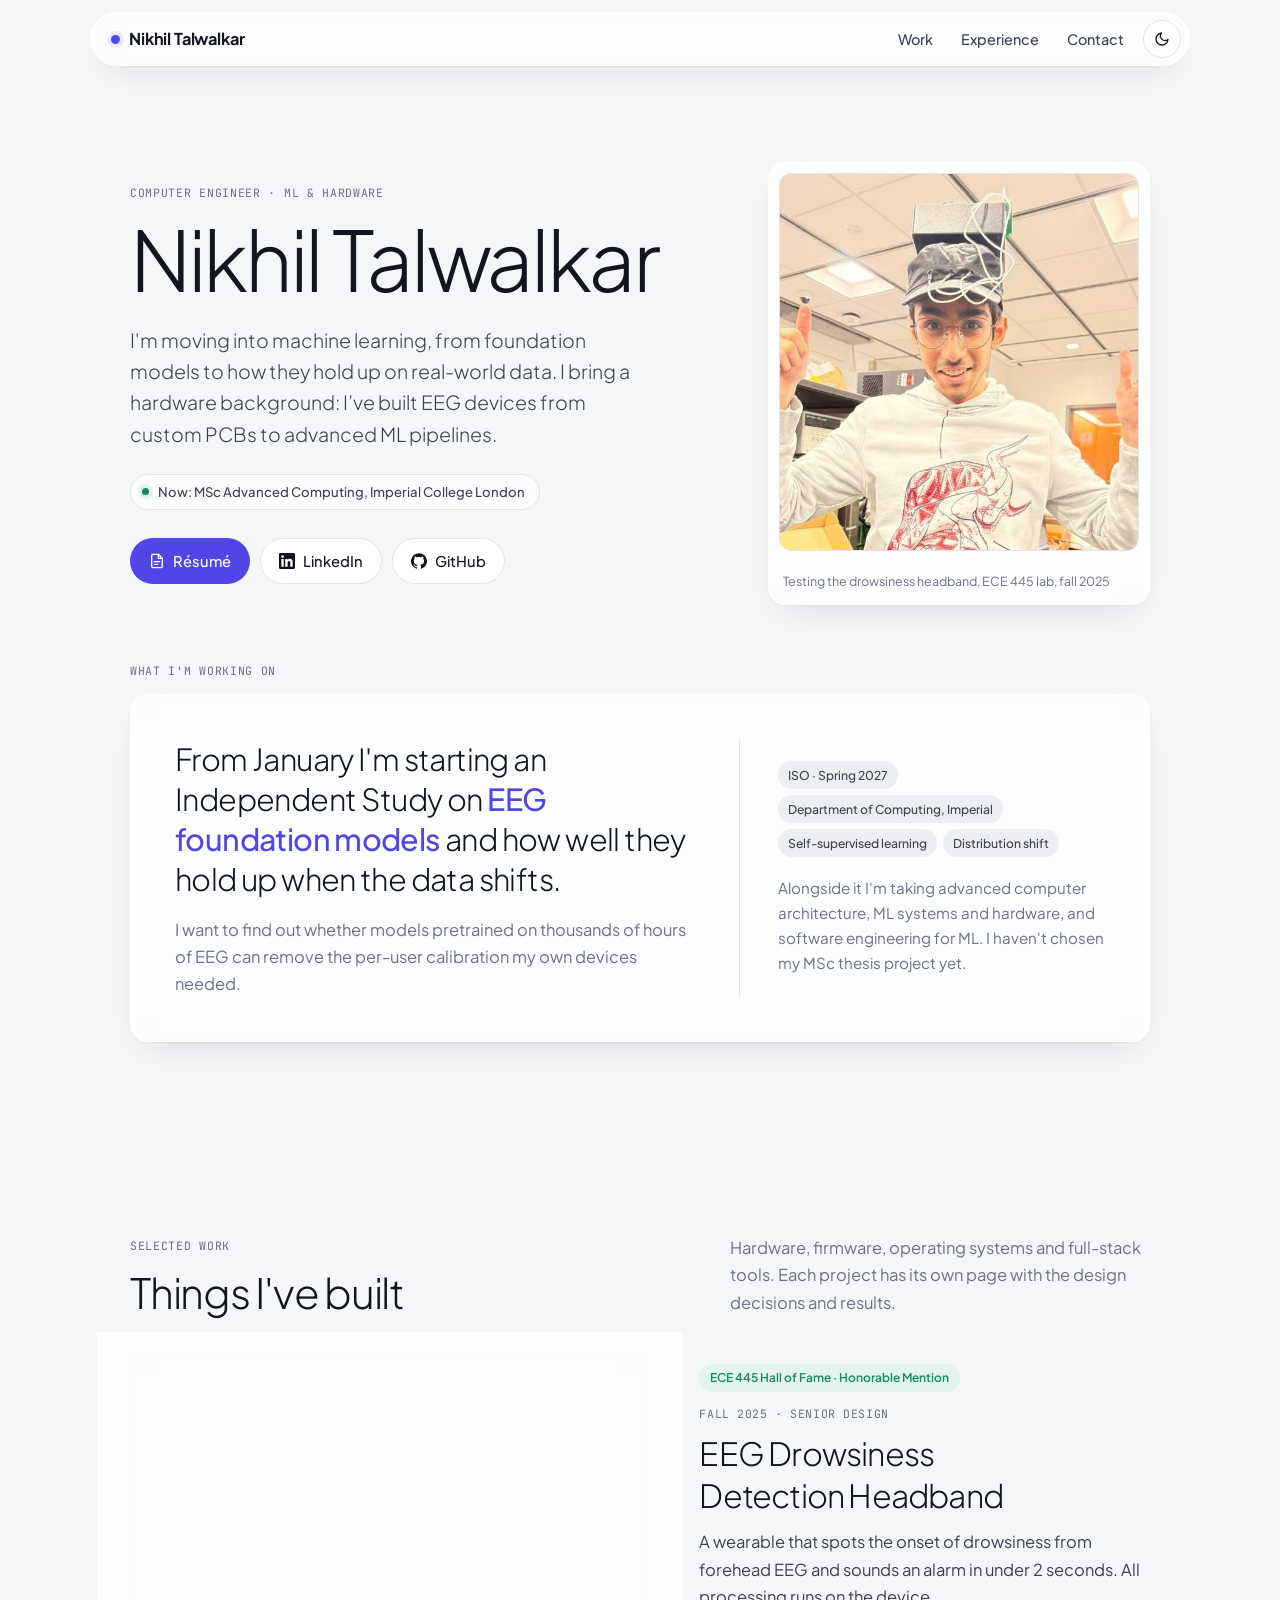
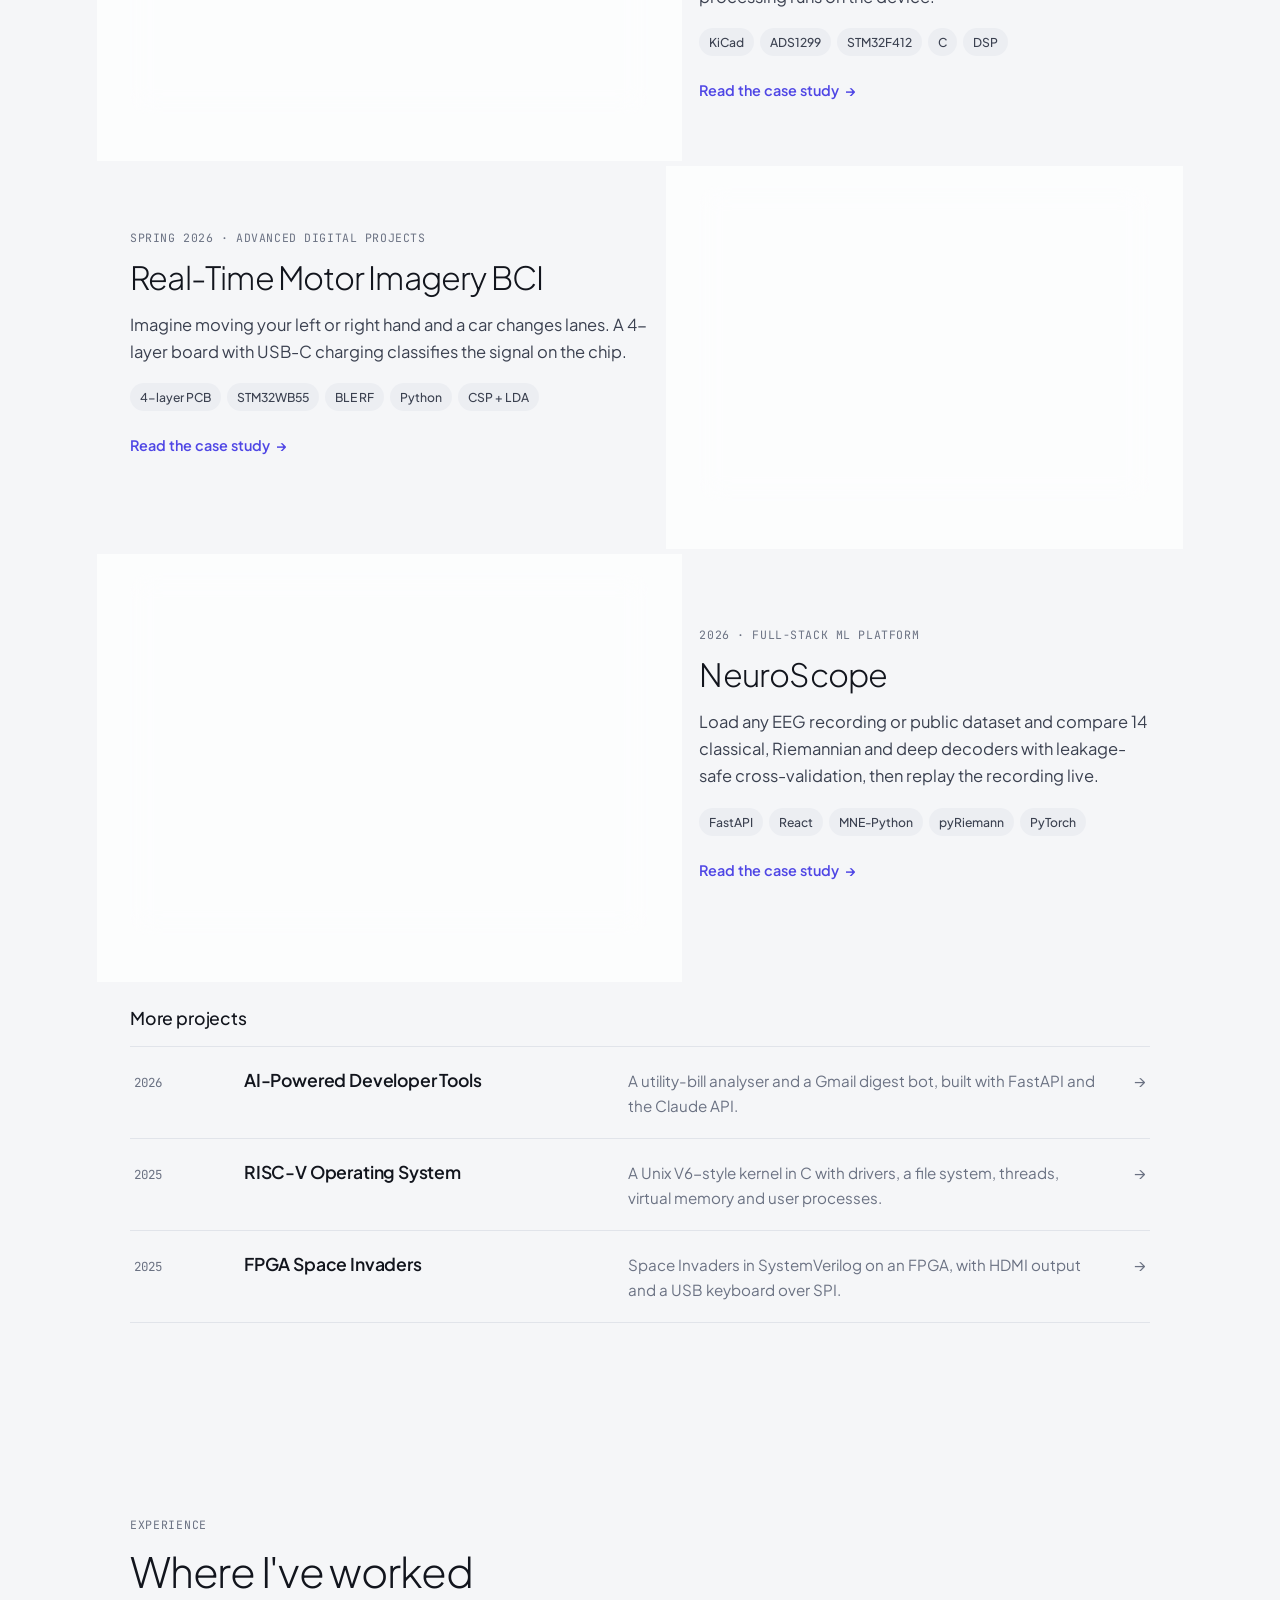
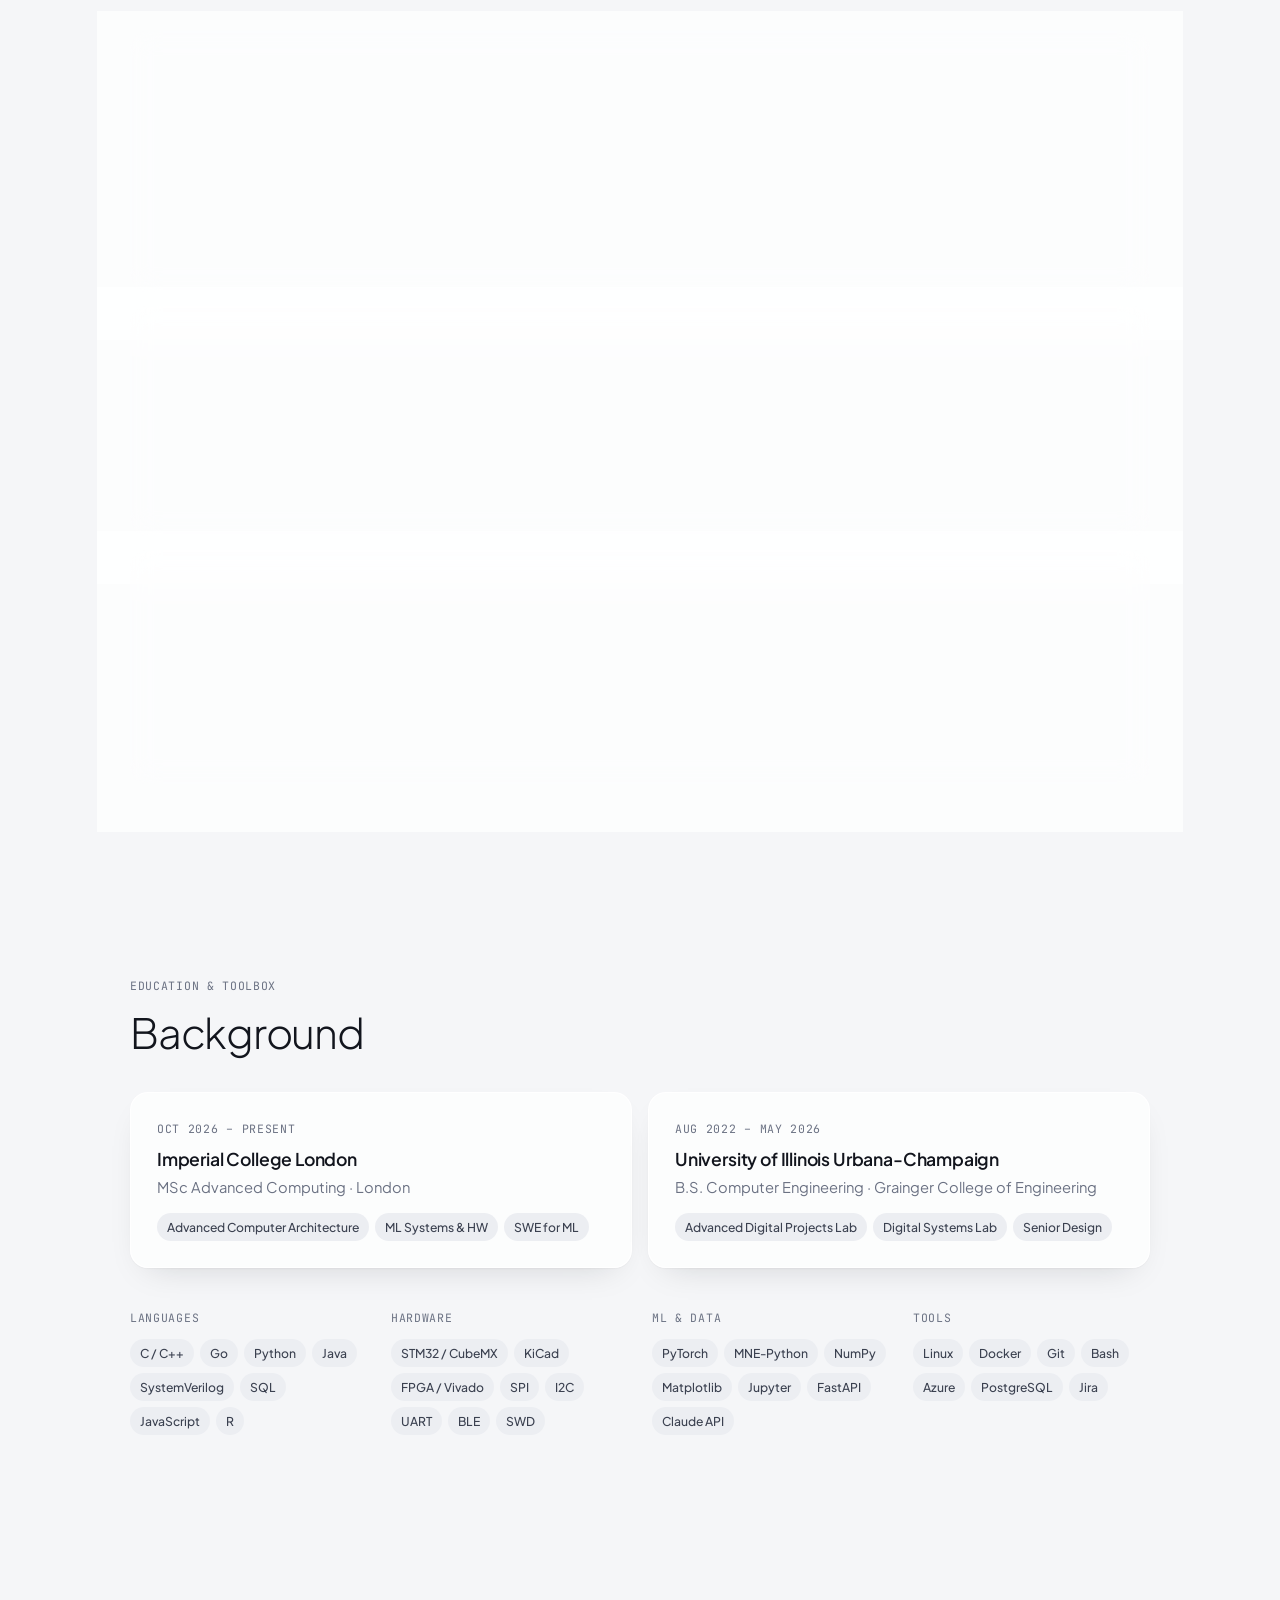
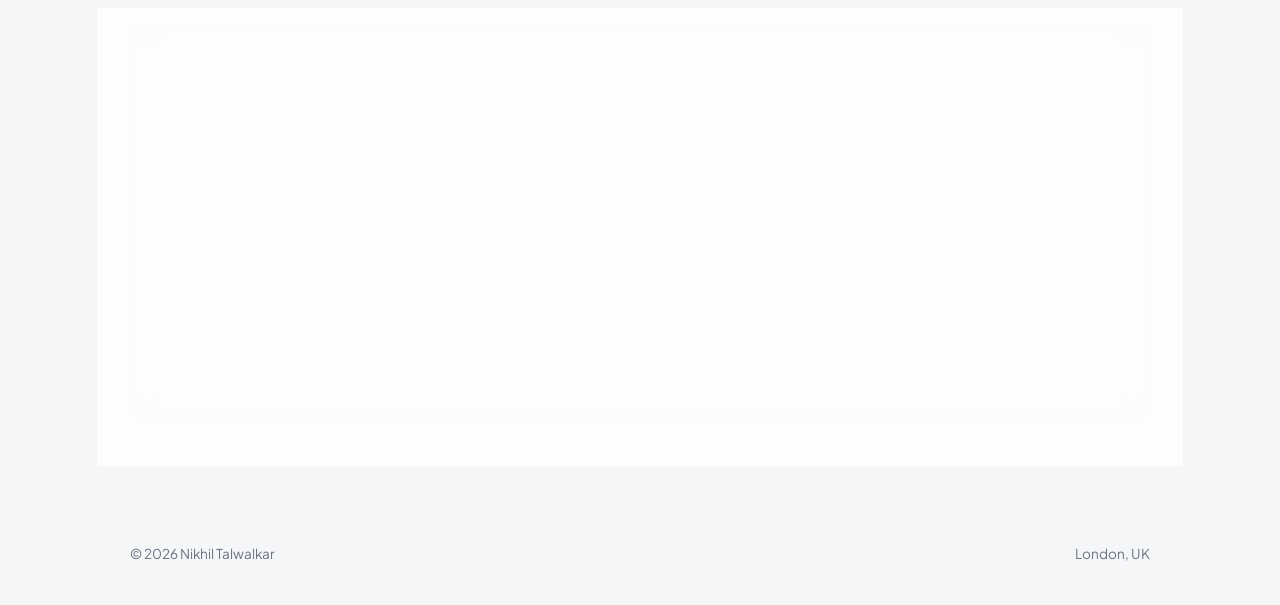
==== commit 92338c48: "Small update" ====
--- a/index.html
+++ b/index.html
@@ -23,7 +23,7 @@
     <ul>
       <li><a href="#work">Work</a></li>
       <li class="hide-sm"><a href="#experience">Experience</a></li>
-      <li class="hide-sm"><a href="#inspiration">Inspiration</a></li>
+            <!-- <li class="hide-sm"><a href="#inspiration">Inspiration</a></li> -->
       <li><a href="#contact">Contact</a></li>
       <li><button class="theme-btn" type="button" aria-label="Toggle theme"></button></li>
     </ul>
@@ -233,6 +233,7 @@
        Fill these cards in with people, books, talks, or projects that shaped you.
        Delete the "todo" class from a card once it's filled in.
   -->
+    <!-- INSPIRATION (hidden until filled in)
   <section id="inspiration">
     <div class="wrap">
       <div class="sec-head">
@@ -266,6 +267,7 @@
       </div>
     </div>
   </section>
+  -->
 
   <!-- ============ CONTACT ============ -->
   <section id="contact">
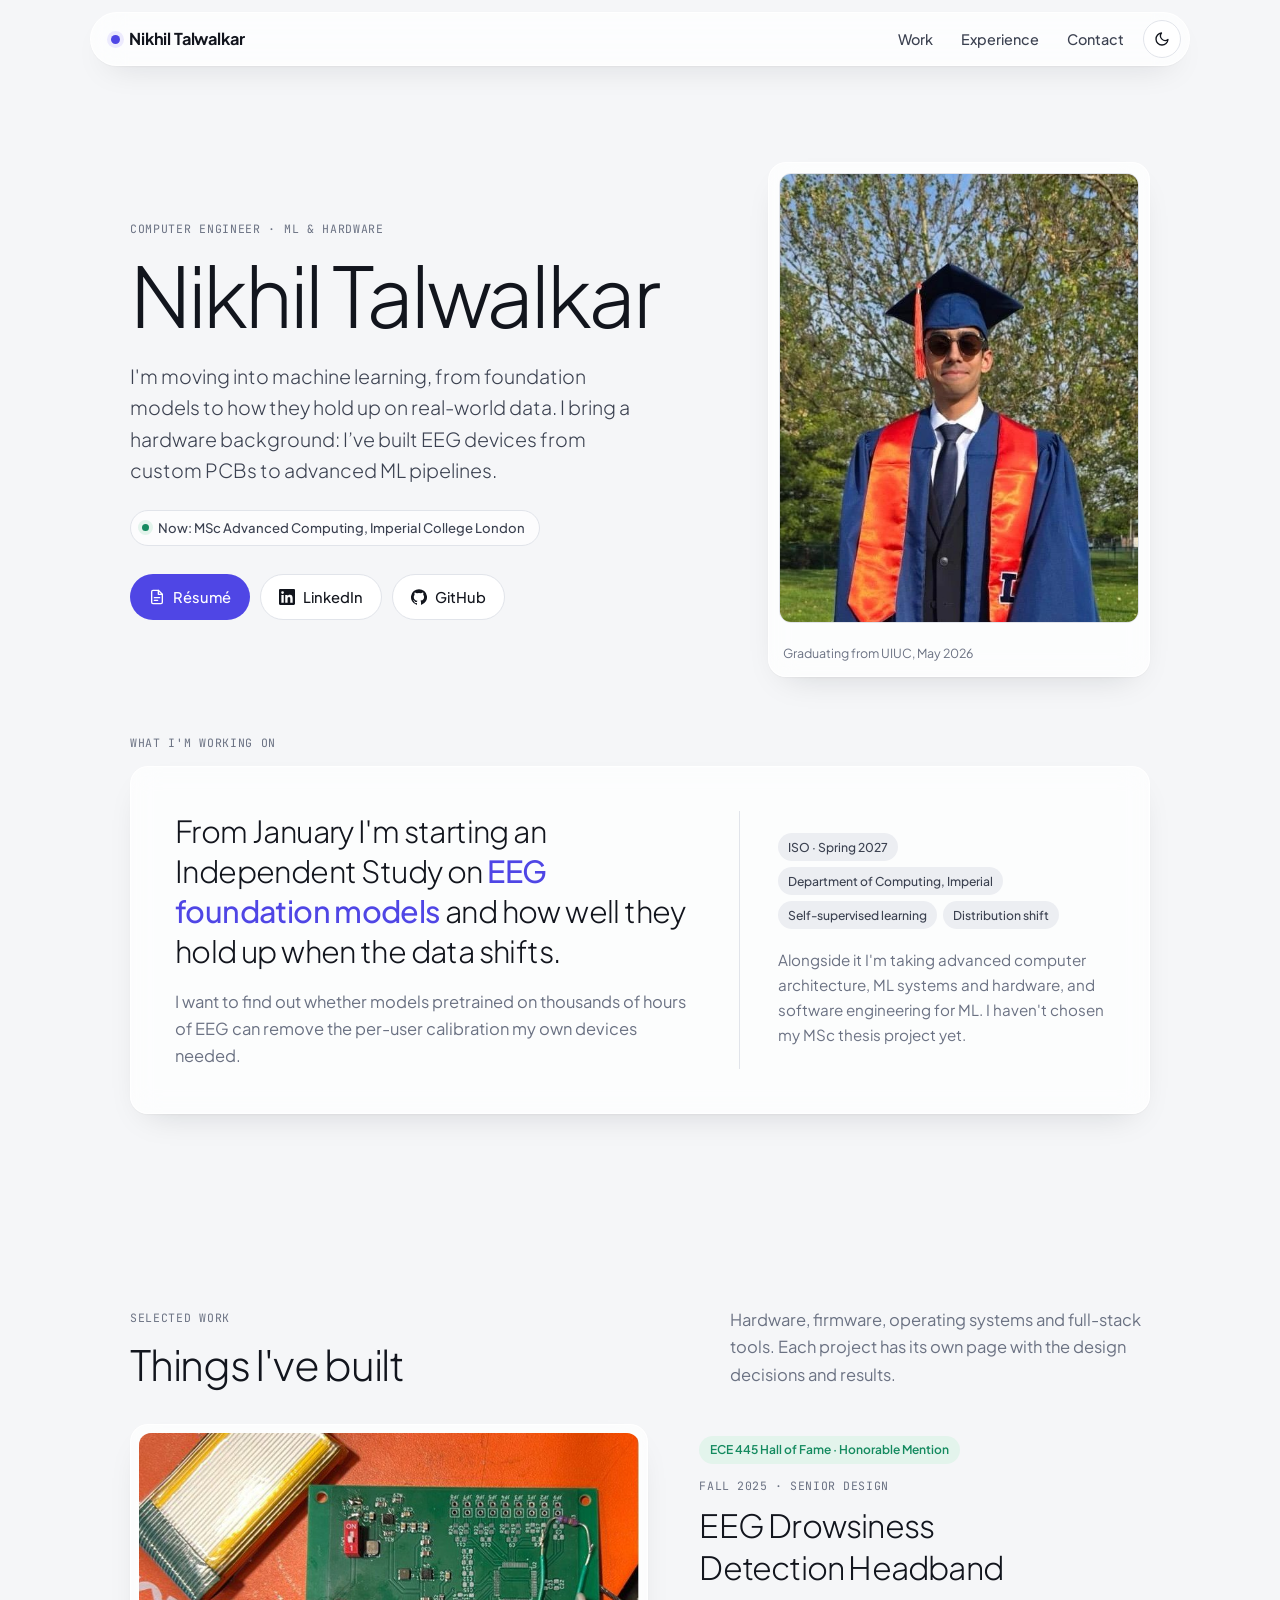
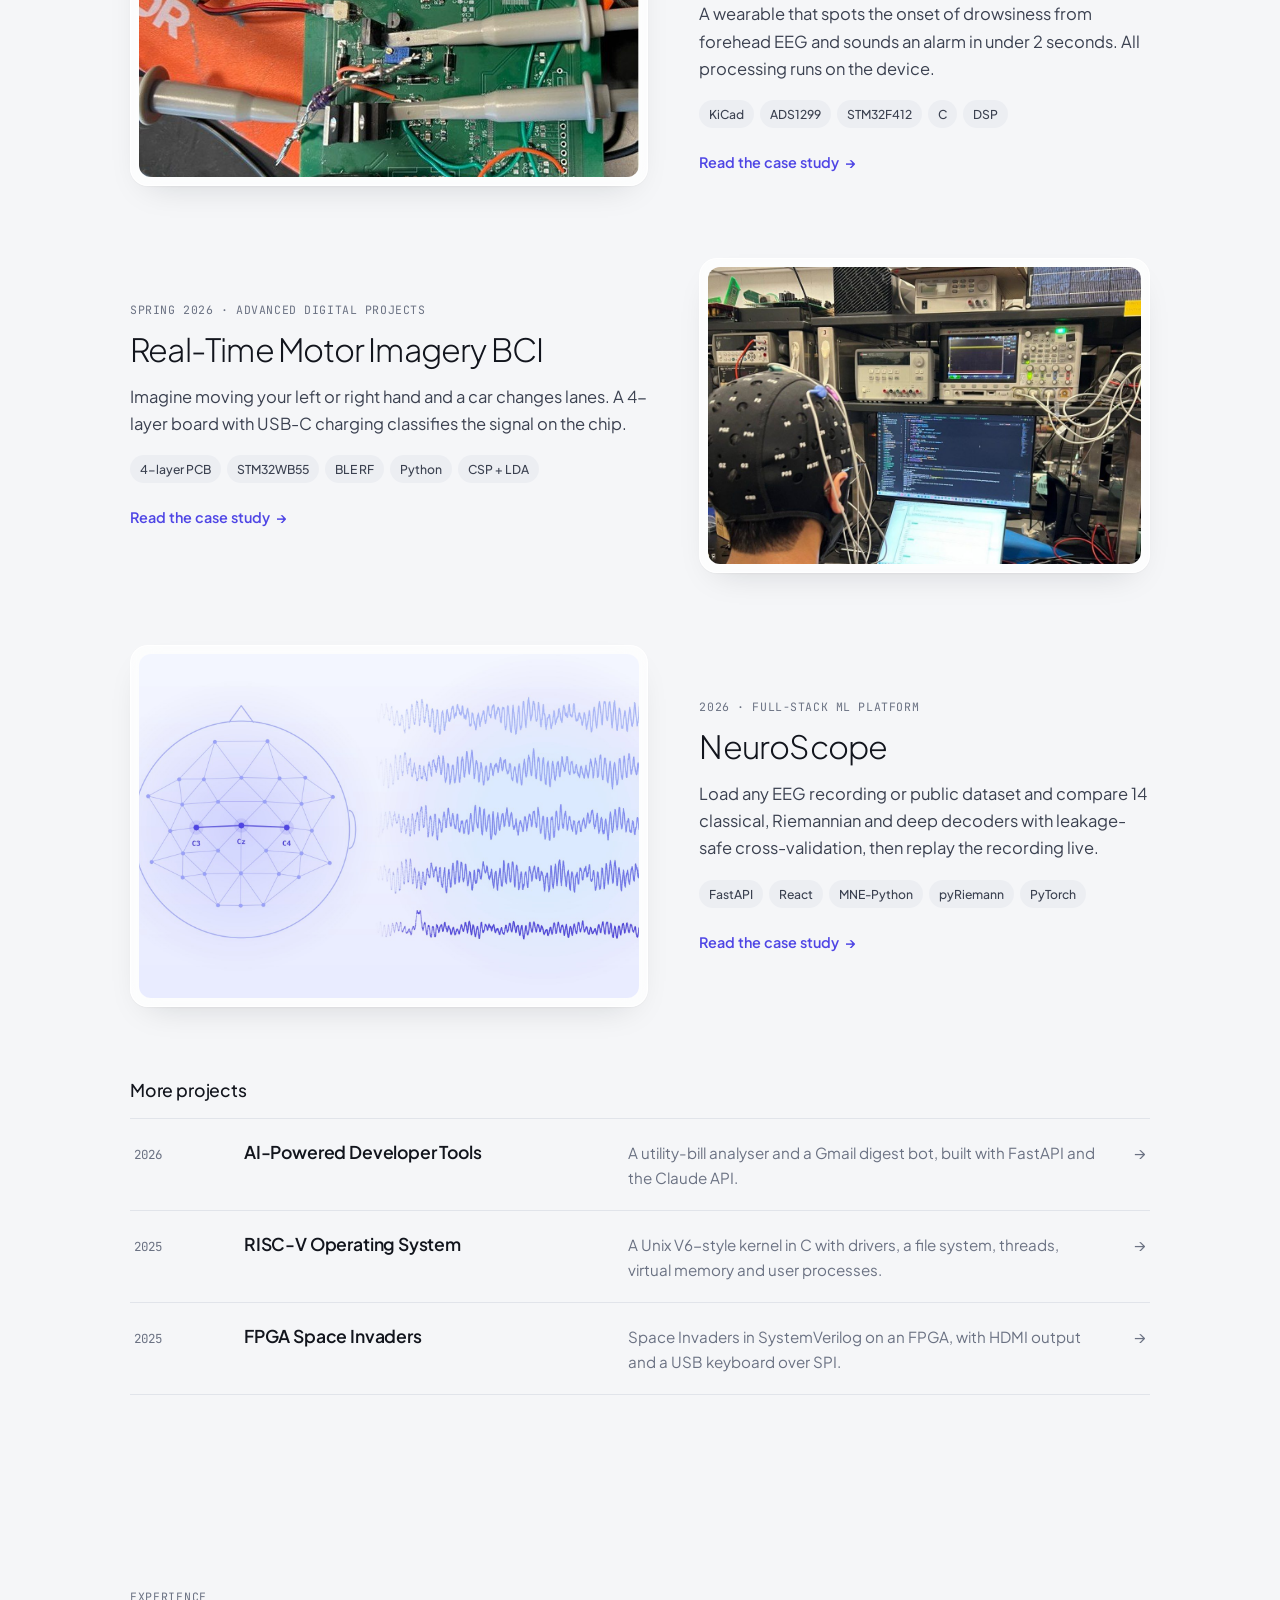
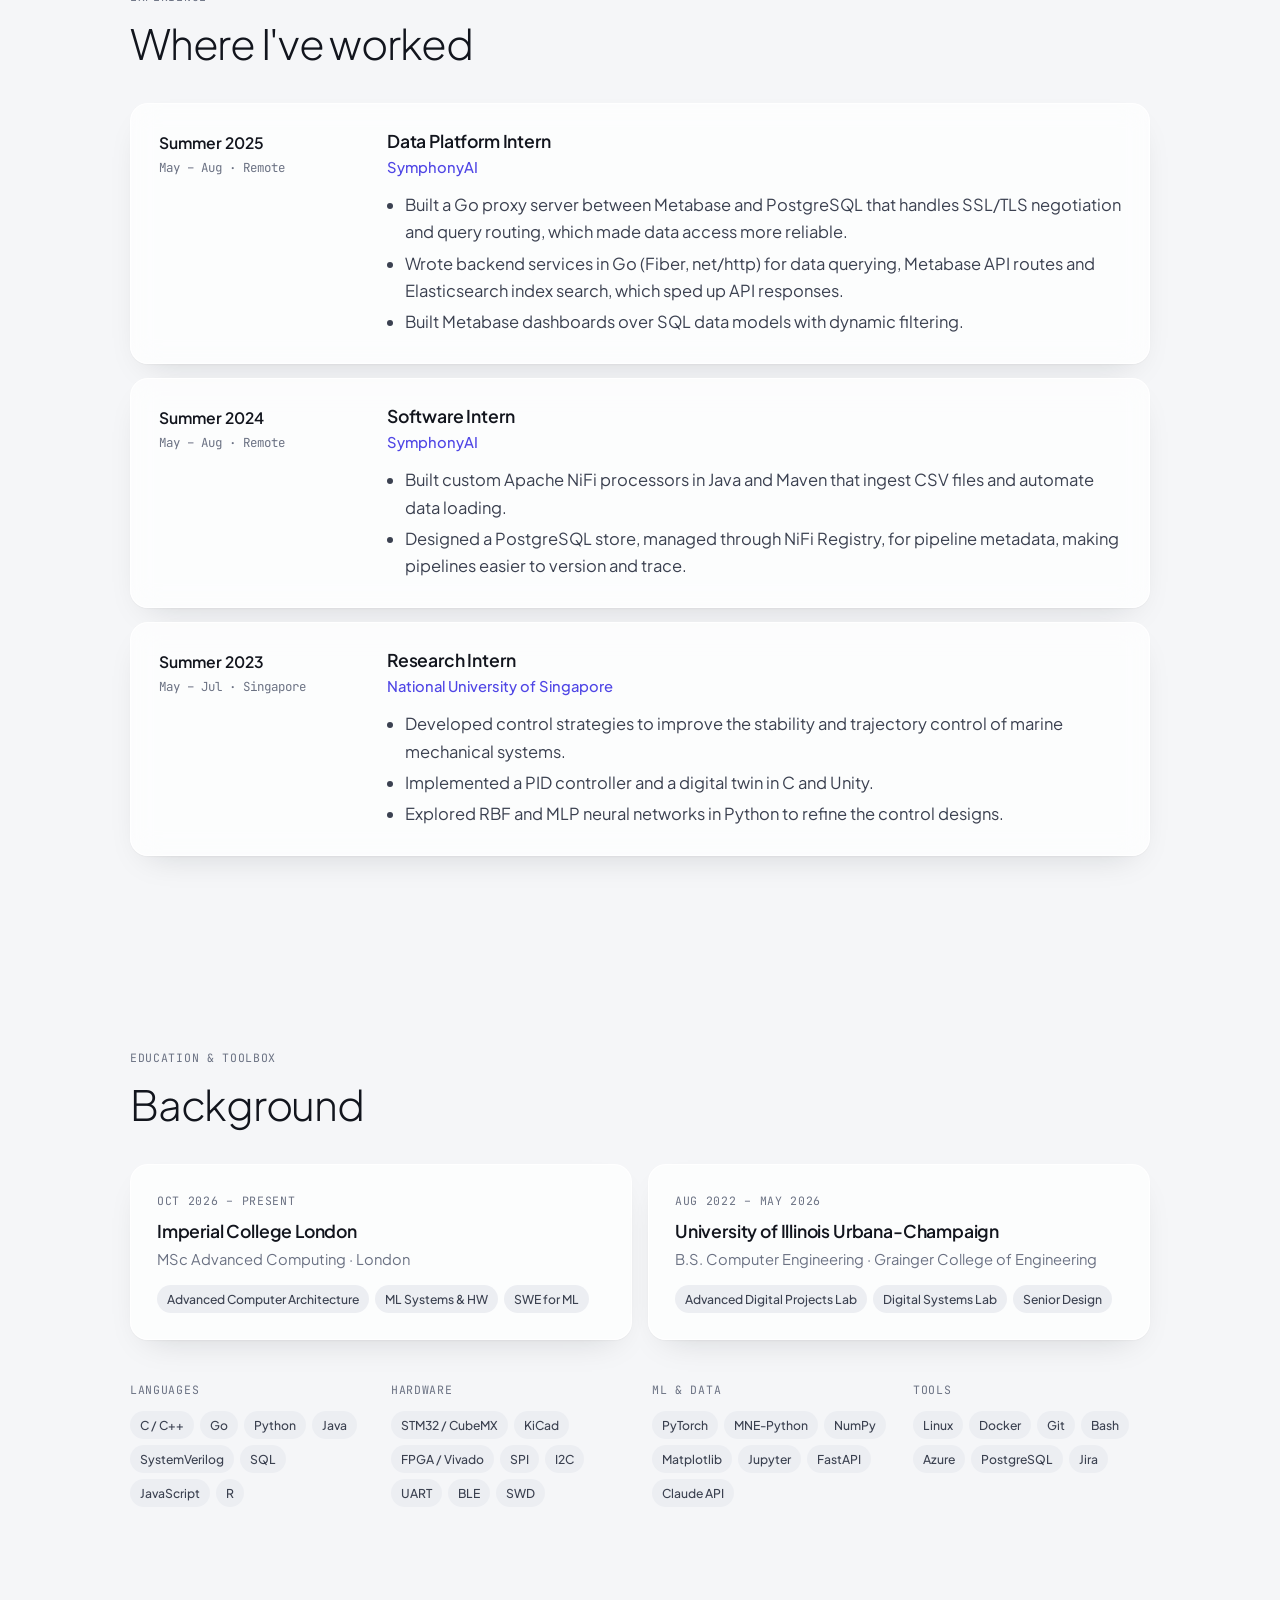
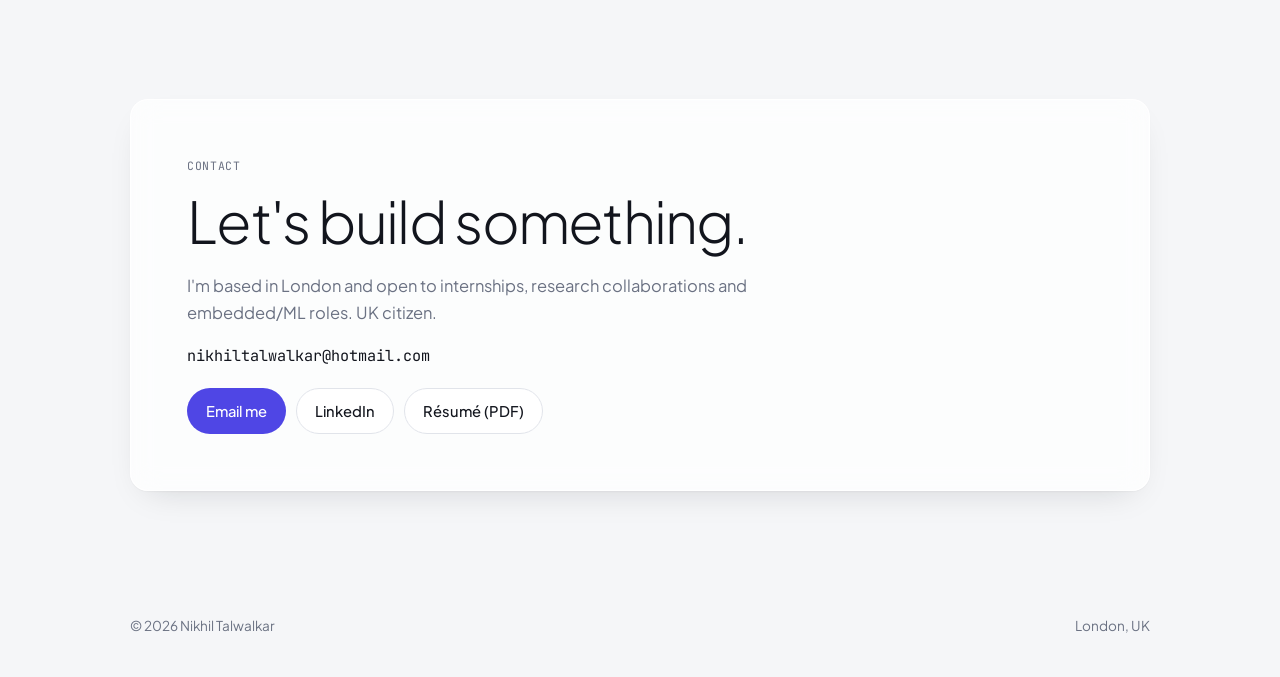
==== commit c5e7905c: "pfp and resume change" ====
--- a/index.html
+++ b/index.html
@@ -57,8 +57,8 @@
           </div>
         </div>
         <figure class="portrait glass">
-          <img src="assets/img/nikhil-eeg-cap.jpg" alt="Nikhil in the lab wearing an EEG headband prototype, giving two thumbs up" width="700" height="620">
-          <figcaption>Testing the drowsiness headband, ECE 445 lab, fall 2025</figcaption>
+          <img src="assets/img/nikhil-graduation.jpg" alt="Nikhil in a blue Illinois graduation gown, cap and orange stole, outdoors under trees" width="528" height="704" style="aspect-ratio:4/5;object-position:center 20%">
+          <figcaption>Graduating from UIUC, May 2026</figcaption>
         </figure>
       </div>
     </div>
